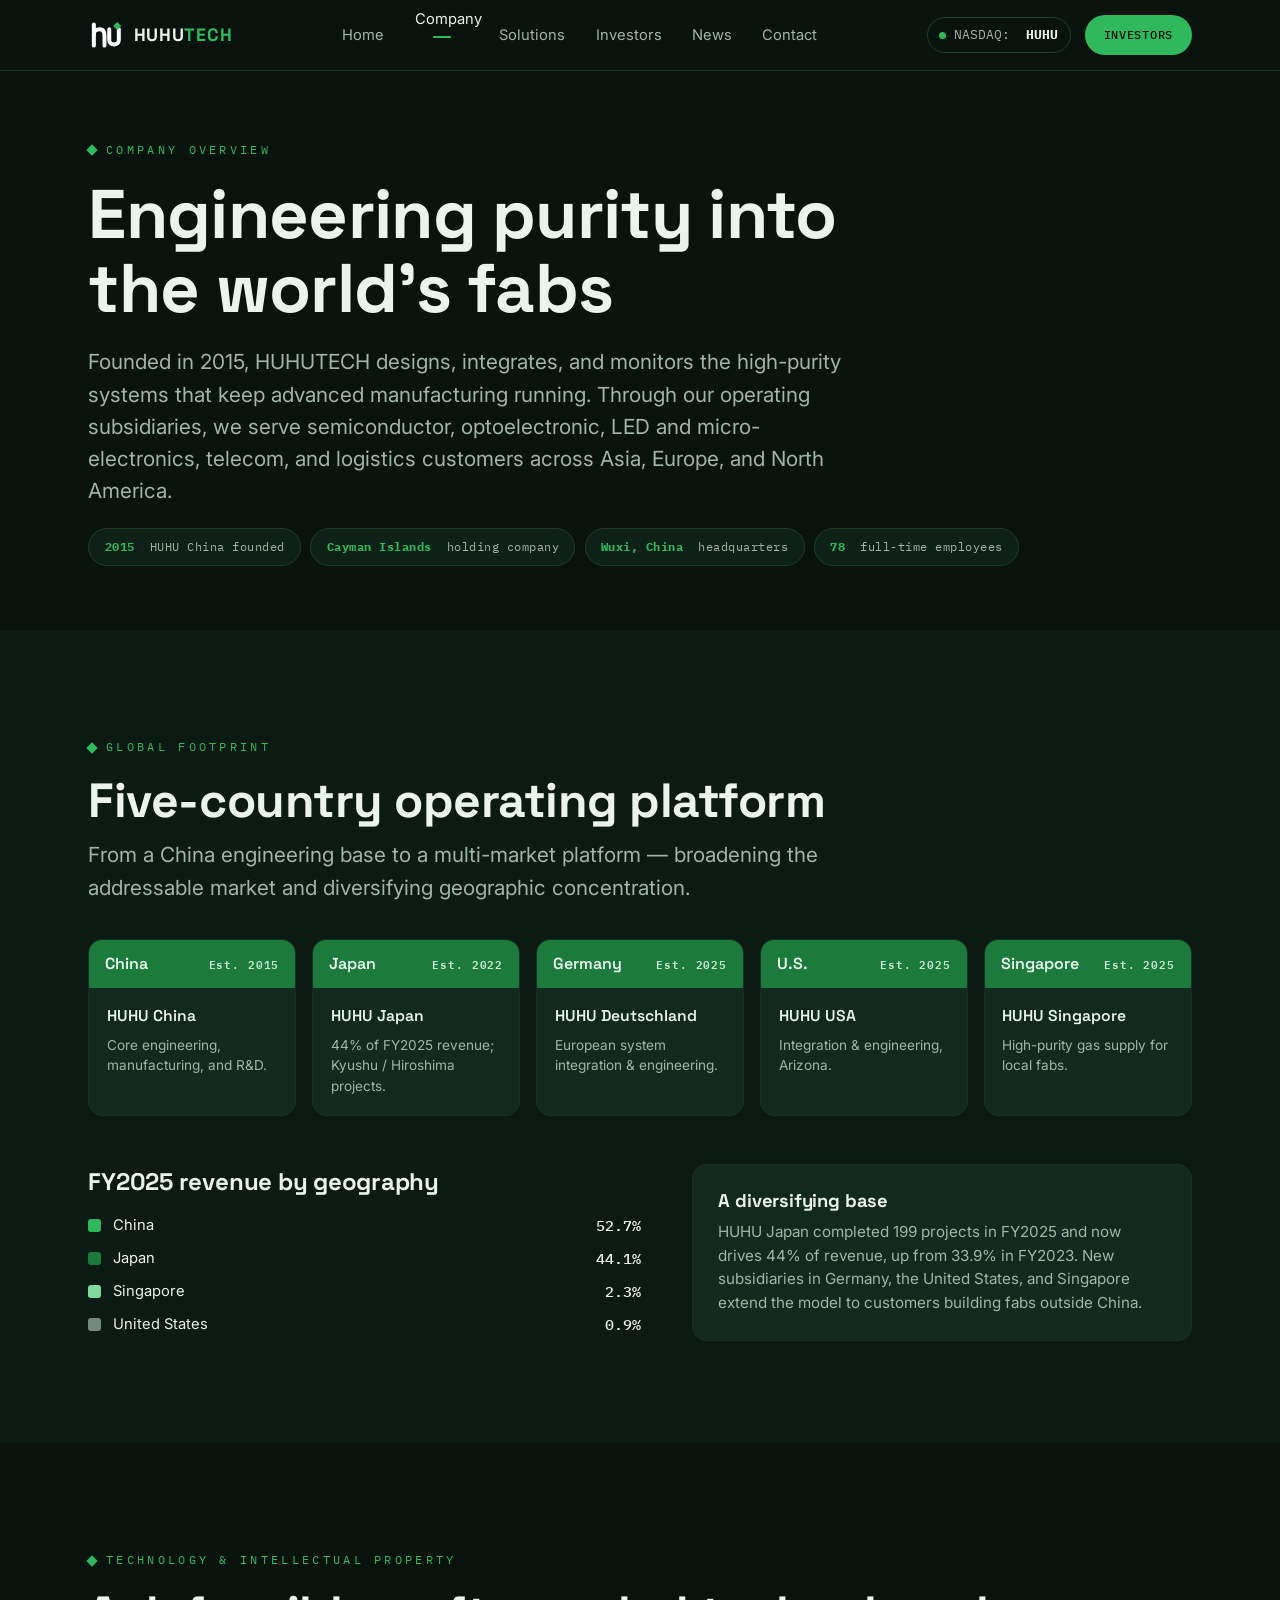
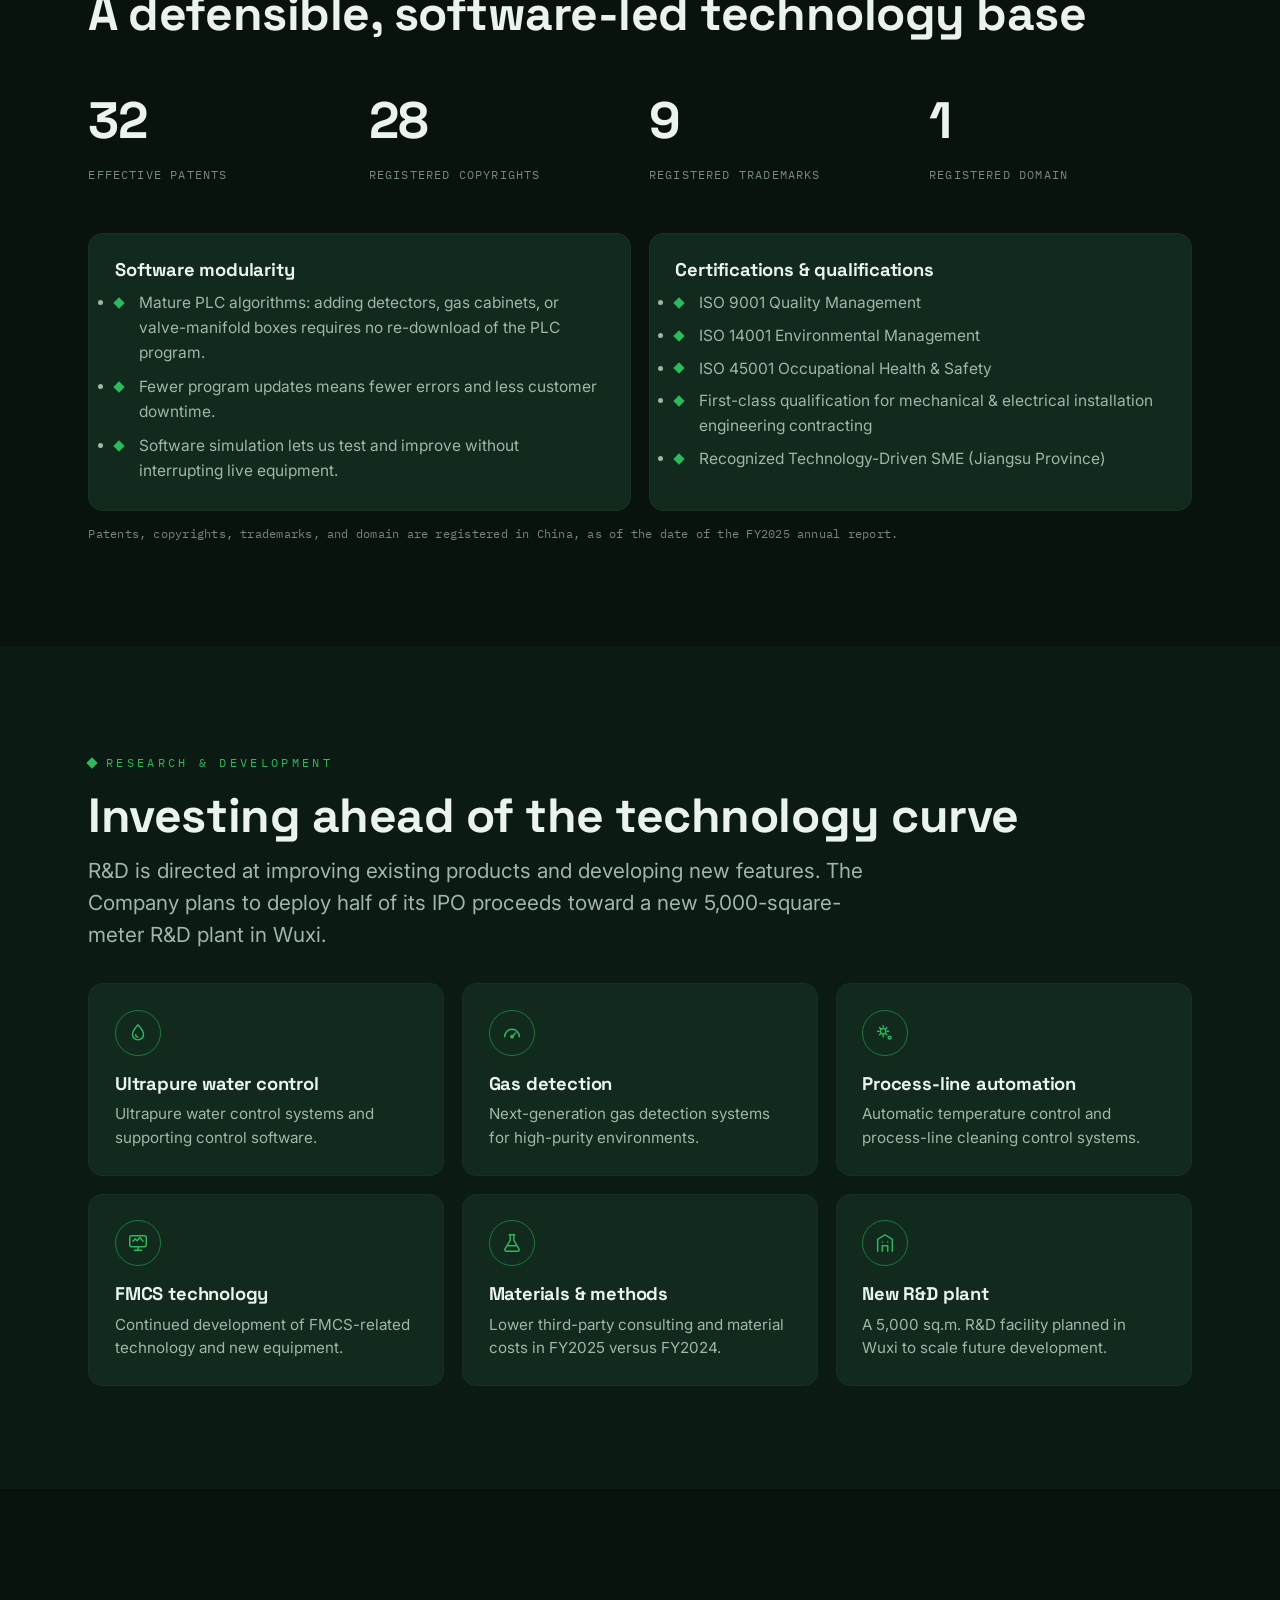
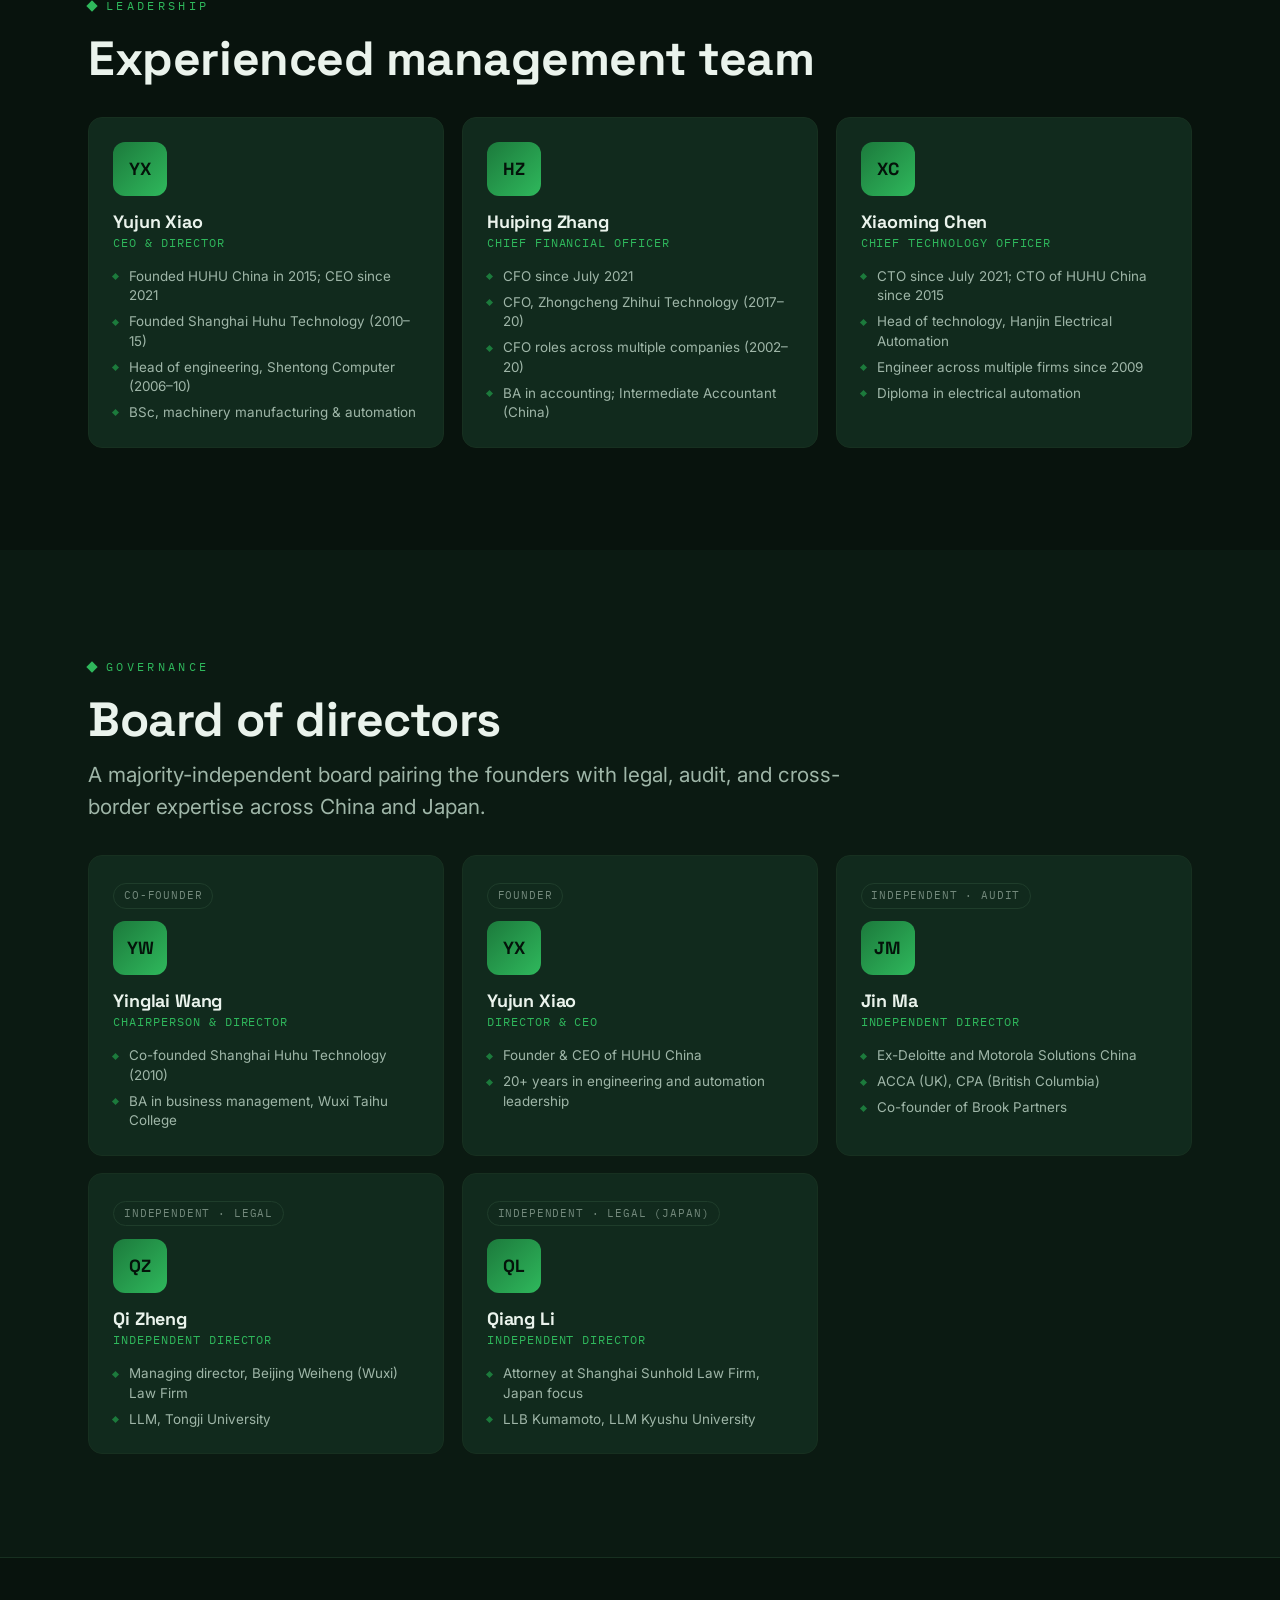
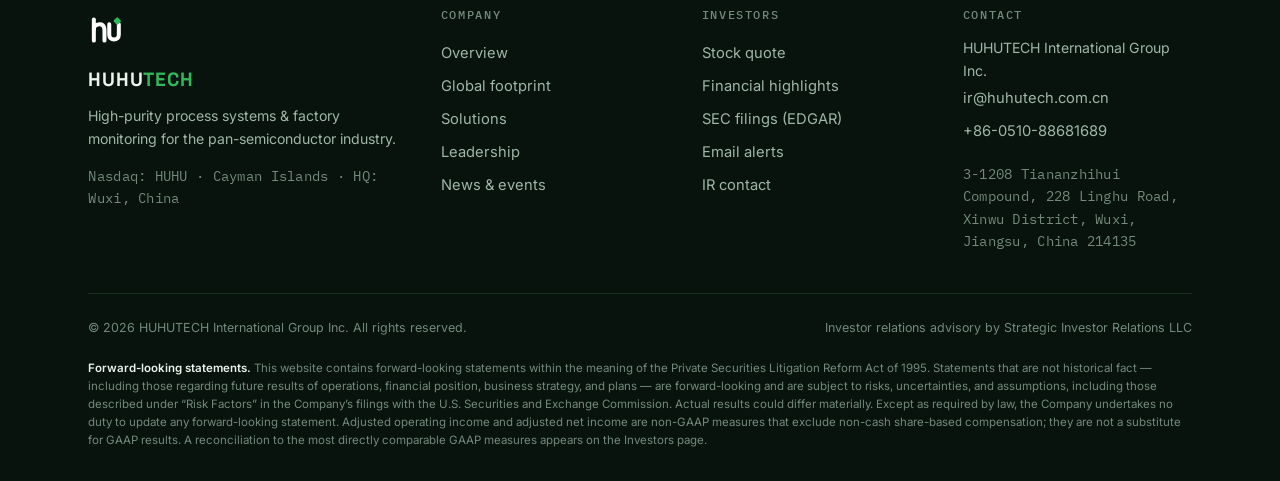
==== company.html @ 42f3e0a0 "Add files via upload" ====
<!DOCTYPE html>
<html lang="en">
<head>
<meta charset="utf-8">
<meta name="viewport" content="width=device-width, initial-scale=1">
<script>document.documentElement.className+=" js";</script>
<title>Company &mdash; HUHUTECH International Group Inc.</title>
<meta name="description" content="Founded in 2015, HUHUTECH operates a five-country platform across China, Japan, Germany, the U.S., and Singapore, with 32 patents and ISO-certified processes.">
<meta property="og:title" content="Company &mdash; HUHUTECH International Group Inc.">
<meta property="og:description" content="Founded in 2015, HUHUTECH operates a five-country platform across China, Japan, Germany, the U.S., and Singapore, with 32 patents and ISO-certified processes.">
<meta property="og:type" content="website">
<link rel="icon" href="assets/logomark.svg" type="image/svg+xml">
<link rel="preconnect" href="https://fonts.googleapis.com">
<link rel="preconnect" href="https://fonts.gstatic.com" crossorigin>
<link href="https://fonts.googleapis.com/css2?family=Space+Grotesk:wght@400;500;600;700&family=Inter:wght@400;500;600&family=IBM+Plex+Mono:wght@400;500&display=swap" rel="stylesheet">
<link rel="stylesheet" href="assets/styles.css">
</head>
<body>
<header class="site-head">
  <div class="wrap nav">
    <a class="brand" href="index.html" aria-label="HUHUTECH home"><svg width="34" height="34" viewBox="0 0 64 64" fill="none" xmlns="http://www.w3.org/2000/svg" aria-hidden="true"><g stroke="#fff" stroke-width="7.5" stroke-linecap="round" stroke-linejoin="round" fill="none"><path d="M11 12 L11 52"/><path d="M11 31 C11 24 16 21 22 21 C28 21 31 26 31 33 L31 52"/><path d="M40 21 L40 41 C40 47 44 50 49 50 C54 50 58 47 58 41 L58 21"/></g><rect x="49.5" y="9.5" width="11" height="11" rx="2.2" transform="rotate(45 55 15)" fill="#2FB85C"/></svg><span class="wm">HUHU<b>TECH</b></span></a>
    <nav aria-label="Primary"><ul class="nav-links"><li><a href="index.html">Home</a></li><li><a href="company.html" class="active">Company</a></li><li><a href="solutions.html">Solutions</a></li><li><a href="investors.html">Investors</a></li><li><a href="news.html">News</a></li><li><a href="contact.html">Contact</a></li></ul></nav>
    <div class="nav-right">
      <a class="tick" href="investors.html"><span class="dot" aria-hidden="true"></span>NASDAQ:&nbsp;<b>HUHU</b></a>
      <a class="btn btn--primary btn--sm" href="investors.html">Investors</a>
      <button class="nav-toggle" aria-label="Menu" aria-expanded="false"><span></span><span></span><span></span></button>
    </div>
  </div>
</header>
<main>

<section class="section section--tight section--ink">
  <div class="wrap">
    <span class="eyebrow">Company overview</span>
    <h1 style="max-width:18ch;margin-bottom:1.3rem">Engineering purity into the world’s fabs</h1>
    <p class="lede">Founded in 2015, HUHUTECH designs, integrates, and monitors the high-purity systems that keep advanced manufacturing running. Through our operating subsidiaries, we serve semiconductor, optoelectronic, LED and micro-electronics, telecom, and logistics customers across Asia, Europe, and North America.</p>
    <div class="pills">
      <span class="pill"><b>2015</b> &nbsp;HUHU China founded</span>
      <span class="pill"><b>Cayman Islands</b> &nbsp;holding company</span>
      <span class="pill"><b>Wuxi, China</b> &nbsp;headquarters</span>
      <span class="pill"><b>78</b> &nbsp;full-time employees</span>
    </div>
  </div>
</section>

<section class="section" id="footprint">
  <div class="wrap">
    <span class="eyebrow">Global footprint</span>
    <h2 style="margin-bottom:.8rem">Five-country operating platform</h2>
    <p class="lede" style="margin-bottom:2.2rem">From a China engineering base to a multi-market platform &mdash; broadening the addressable market and diversifying geographic concentration.</p>
    <div class="geo-grid">
      <div class="geo" data-reveal><div class="hd">China<span class="est">Est. 2015</span></div><div class="bd"><div class="sub">HUHU China</div><p>Core engineering, manufacturing, and R&amp;D.</p></div></div>
      <div class="geo" data-reveal><div class="hd">Japan<span class="est">Est. 2022</span></div><div class="bd"><div class="sub">HUHU Japan</div><p>44% of FY2025 revenue; Kyushu / Hiroshima projects.</p></div></div>
      <div class="geo" data-reveal><div class="hd">Germany<span class="est">Est. 2025</span></div><div class="bd"><div class="sub">HUHU Deutschland</div><p>European system integration &amp; engineering.</p></div></div>
      <div class="geo" data-reveal><div class="hd">U.S.<span class="est">Est. 2025</span></div><div class="bd"><div class="sub">HUHU USA</div><p>Integration &amp; engineering, Arizona.</p></div></div>
      <div class="geo" data-reveal><div class="hd">Singapore<span class="est">Est. 2025</span></div><div class="bd"><div class="sub">HUHU Singapore</div><p>High-purity gas supply for local fabs.</p></div></div>
    </div>

    <div class="feat" style="margin-top:3rem">
      <div data-reveal>
        <h3 style="margin-bottom:1.2rem">FY2025 revenue by geography</h3>
        <div class="legend">
          <div class="li"><span class="sw" style="background:var(--green)"></span>China<span class="pc">52.7%</span></div>
          <div class="li"><span class="sw" style="background:var(--green-deep)"></span>Japan<span class="pc">44.1%</span></div>
          <div class="li"><span class="sw" style="background:#7fd9a0"></span>Singapore<span class="pc">2.3%</span></div>
          <div class="li"><span class="sw" style="background:var(--mist-dim)"></span>United States<span class="pc">0.9%</span></div>
        </div>
      </div>
      <div data-reveal>
        <div class="card">
          <h3 style="margin-bottom:.6rem">A diversifying base</h3>
          <p>HUHU Japan completed 199 projects in FY2025 and now drives 44% of revenue, up from 33.9% in FY2023. New subsidiaries in Germany, the United States, and Singapore extend the model to customers building fabs outside China.</p>
        </div>
      </div>
    </div>
  </div>
</section>

<section class="section section--ink">
  <div class="wrap">
    <span class="eyebrow">Technology &amp; intellectual property</span>
    <h2 style="margin-bottom:2rem">A defensible, software-led technology base</h2>
    <div class="stats-row" style="margin-bottom:2.5rem">
      <div class="stat" data-reveal><div class="big">32</div><div class="cap">Effective patents</div></div>
      <div class="stat" data-reveal><div class="big">28</div><div class="cap">Registered copyrights</div></div>
      <div class="stat" data-reveal><div class="big">9</div><div class="cap">Registered trademarks</div></div>
      <div class="stat" data-reveal><div class="big">1</div><div class="cap">Registered domain</div></div>
    </div>
    <div class="grid grid-2">
      <div class="card" data-reveal>
        <h3 style="margin-bottom:.7rem">Software modularity</h3>
        <ul class="feat" style="display:block"><li style="margin-bottom:.6rem">Mature PLC algorithms: adding detectors, gas cabinets, or valve-manifold boxes requires no re-download of the PLC program.</li><li style="margin-bottom:.6rem">Fewer program updates means fewer errors and less customer downtime.</li><li>Software simulation lets us test and improve without interrupting live equipment.</li></ul>
      </div>
      <div class="card" data-reveal>
        <h3 style="margin-bottom:.7rem">Certifications &amp; qualifications</h3>
        <ul class="feat" style="display:block"><li style="margin-bottom:.5rem">ISO 9001 Quality Management</li><li style="margin-bottom:.5rem">ISO 14001 Environmental Management</li><li style="margin-bottom:.5rem">ISO 45001 Occupational Health &amp; Safety</li><li style="margin-bottom:.5rem">First-class qualification for mechanical &amp; electrical installation engineering contracting</li><li>Recognized Technology-Driven SME (Jiangsu Province)</li></ul>
      </div>
    </div>
    <p class="note">Patents, copyrights, trademarks, and domain are registered in China, as of the date of the FY2025 annual report.</p>
  </div>
</section>

<section class="section">
  <div class="wrap">
    <span class="eyebrow">Research &amp; development</span>
    <h2 style="margin-bottom:.8rem">Investing ahead of the technology curve</h2>
    <p class="lede" style="margin-bottom:2rem">R&amp;D is directed at improving existing products and developing new features. The Company plans to deploy half of its IPO proceeds toward a new 5,000-square-meter R&amp;D plant in Wuxi.</p>
    <div class="grid grid-3">
      <div class="card" data-reveal><div class="ico"><svg viewBox="0 0 24 24" fill="none" stroke="currentColor" stroke-width="1.6" stroke-linecap="round" stroke-linejoin="round"><path d="M12 3s6 6.5 6 10.5A6 6 0 0 1 6 13.5C6 9.5 12 3 12 3z"/><path d="M9.5 14a2.5 2.5 0 0 0 2.5 2.5"/></svg></div><h3>Ultrapure water control</h3><p>Ultrapure water control systems and supporting control software.</p></div>
      <div class="card" data-reveal><div class="ico"><svg viewBox="0 0 24 24" fill="none" stroke="currentColor" stroke-width="1.6" stroke-linecap="round" stroke-linejoin="round"><path d="M4 16a8 8 0 1 1 16 0"/><path d="M12 16l4-4"/><circle cx="12" cy="16" r="1.2" fill="currentColor"/></svg></div><h3>Gas detection</h3><p>Next-generation gas detection systems for high-purity environments.</p></div>
      <div class="card" data-reveal><div class="ico"><svg viewBox="0 0 24 24" fill="none" stroke="currentColor" stroke-width="1.6" stroke-linecap="round" stroke-linejoin="round"><circle cx="10" cy="10" r="3"/><path d="M10 4v1.5M10 14.5V16M4 10h1.5M14.5 10H16M6 6l1 1M14 14l-1-1M14 6l-1 1M6 14l1-1"/><circle cx="17" cy="17" r="1.6"/></svg></div><h3>Process-line automation</h3><p>Automatic temperature control and process-line cleaning control systems.</p></div>
      <div class="card" data-reveal><div class="ico"><svg viewBox="0 0 24 24" fill="none" stroke="currentColor" stroke-width="1.6" stroke-linecap="round" stroke-linejoin="round"><rect x="3" y="4" width="18" height="12" rx="2"/><path d="M8 20h8M12 16v4M6.5 10l2.5-2.5L11 9.5 14 6l3.5 4"/></svg></div><h3>FMCS technology</h3><p>Continued development of FMCS-related technology and new equipment.</p></div>
      <div class="card" data-reveal><div class="ico"><svg viewBox="0 0 24 24" fill="none" stroke="currentColor" stroke-width="1.6" stroke-linecap="round" stroke-linejoin="round"><path d="M9 3h6M10 3v6l-5 8.5A2 2 0 0 0 6.8 21h10.4a2 2 0 0 0 1.8-3.5L14 9V3"/><path d="M7.5 15h9"/></svg></div><h3>Materials &amp; methods</h3><p>Lower third-party consulting and material costs in FY2025 versus FY2024.</p></div>
      <div class="card" data-reveal><div class="ico"><svg viewBox="0 0 24 24" fill="none" stroke="currentColor" stroke-width="1.6" stroke-linecap="round" stroke-linejoin="round"><path d="M4 21V8l8-5 8 5v13"/><path d="M9 21v-6h6v6M9 11h.01M15 11h.01"/></svg></div><h3>New R&amp;D plant</h3><p>A 5,000 sq.m. R&amp;D facility planned in Wuxi to scale future development.</p></div>
    </div>
  </div>
</section>

<section class="section section--ink" id="leadership">
  <div class="wrap">
    <span class="eyebrow">Leadership</span>
    <h2 style="margin-bottom:2rem">Experienced management team</h2>
    <div class="people">
      <div class="person" data-reveal><div class="av">YX</div><h3>Yujun Xiao</h3><div class="role">CEO &amp; Director</div><ul><li>Founded HUHU China in 2015; CEO since 2021</li><li>Founded Shanghai Huhu Technology (2010&ndash;15)</li><li>Head of engineering, Shentong Computer (2006&ndash;10)</li><li>BSc, machinery manufacturing &amp; automation</li></ul></div>
      <div class="person" data-reveal><div class="av">HZ</div><h3>Huiping Zhang</h3><div class="role">Chief Financial Officer</div><ul><li>CFO since July 2021</li><li>CFO, Zhongcheng Zhihui Technology (2017&ndash;20)</li><li>CFO roles across multiple companies (2002&ndash;20)</li><li>BA in accounting; Intermediate Accountant (China)</li></ul></div>
      <div class="person" data-reveal><div class="av">XC</div><h3>Xiaoming Chen</h3><div class="role">Chief Technology Officer</div><ul><li>CTO since July 2021; CTO of HUHU China since 2015</li><li>Head of technology, Hanjin Electrical Automation</li><li>Engineer across multiple firms since 2009</li><li>Diploma in electrical automation</li></ul></div>
    </div>
  </div>
</section>

<section class="section" id="board">
  <div class="wrap">
    <span class="eyebrow">Governance</span>
    <h2 style="margin-bottom:.8rem">Board of directors</h2>
    <p class="lede" style="margin-bottom:2rem">A majority-independent board pairing the founders with legal, audit, and cross-border expertise across China and Japan.</p>
    <div class="people">
      <div class="person" data-reveal><span class="tag">Co-founder</span><div class="av">YW</div><h3>Yinglai Wang</h3><div class="role">Chairperson &amp; Director</div><ul><li>Co-founded Shanghai Huhu Technology (2010)</li><li>BA in business management, Wuxi Taihu College</li></ul></div>
      <div class="person" data-reveal><span class="tag">Founder</span><div class="av">YX</div><h3>Yujun Xiao</h3><div class="role">Director &amp; CEO</div><ul><li>Founder &amp; CEO of HUHU China</li><li>20+ years in engineering and automation leadership</li></ul></div>
      <div class="person" data-reveal><span class="tag">Independent &middot; Audit</span><div class="av">JM</div><h3>Jin Ma</h3><div class="role">Independent Director</div><ul><li>Ex-Deloitte and Motorola Solutions China</li><li>ACCA (UK), CPA (British Columbia)</li><li>Co-founder of Brook Partners</li></ul></div>
      <div class="person" data-reveal><span class="tag">Independent &middot; Legal</span><div class="av">QZ</div><h3>Qi Zheng</h3><div class="role">Independent Director</div><ul><li>Managing director, Beijing Weiheng (Wuxi) Law Firm</li><li>LLM, Tongji University</li></ul></div>
      <div class="person" data-reveal><span class="tag">Independent &middot; Legal (Japan)</span><div class="av">QL</div><h3>Qiang Li</h3><div class="role">Independent Director</div><ul><li>Attorney at Shanghai Sunhold Law Firm, Japan focus</li><li>LLB Kumamoto, LLM Kyushu University</li></ul></div>
    </div>
  </div>
</section>

</main>
<footer class="site-foot">
  <div class="wrap">
    <div class="foot-top">
      <div class="foot-col foot-brand">
        <a class="brand" href="index.html" aria-label="HUHUTECH home"><svg width="34" height="34" viewBox="0 0 64 64" fill="none" xmlns="http://www.w3.org/2000/svg" aria-hidden="true"><g stroke="#fff" stroke-width="7.5" stroke-linecap="round" stroke-linejoin="round" fill="none"><path d="M11 12 L11 52"/><path d="M11 31 C11 24 16 21 22 21 C28 21 31 26 31 33 L31 52"/><path d="M40 21 L40 41 C40 47 44 50 49 50 C54 50 58 47 58 41 L58 21"/></g><rect x="49.5" y="9.5" width="11" height="11" rx="2.2" transform="rotate(45 55 15)" fill="#2FB85C"/></svg></a>
        <div class="wm">HUHU<b>TECH</b></div>
        <p>High-purity process systems &amp; factory monitoring for the pan-semiconductor industry.</p>
        <p class="note">Nasdaq: HUHU &middot; Cayman Islands &middot; HQ: Wuxi, China</p>
      </div>
      <div class="foot-col">
        <h4>Company</h4>
        <a href="company.html">Overview</a>
        <a href="company.html#footprint">Global footprint</a>
        <a href="solutions.html">Solutions</a>
        <a href="company.html#leadership">Leadership</a>
        <a href="news.html">News &amp; events</a>
      </div>
      <div class="foot-col">
        <h4>Investors</h4>
        <a href="investors.html#quote">Stock quote</a>
        <a href="investors.html#financials">Financial highlights</a>
        <a href="https://www.sec.gov/cgi-bin/browse-edgar?action=getcompany&amp;company=huhutech&amp;type=20-F&amp;dateb=&amp;owner=include&amp;count=40" target="_blank" rel="noopener">SEC filings (EDGAR)</a>
        <a href="investors.html#alerts">Email alerts</a>
        <a href="contact.html">IR contact</a>
      </div>
      <div class="foot-col">
        <h4>Contact</h4>
        <p>HUHUTECH International Group Inc.</p>
        <a href="mailto:ir@huhutech.com.cn">ir@huhutech.com.cn</a>
        <a href="tel:+861051088681689">+86-0510-88681689</a>
        <p class="note">3-1208 Tiananzhihui Compound, 228 Linghu Road, Xinwu District, Wuxi, Jiangsu, China 214135</p>
      </div>
    </div>
    <div class="foot-bottom">
      <p>&copy; <span id="yr">2026</span> HUHUTECH International Group Inc. All rights reserved.</p>
      <p>Investor relations advisory by Strategic Investor Relations LLC</p>
    </div>
    <p class="foot-disc"><strong>Forward-looking statements.</strong> This website contains forward-looking statements within the meaning of the Private Securities Litigation Reform Act of 1995. Statements that are not historical fact — including those regarding future results of operations, financial position, business strategy, and plans — are forward-looking and are subject to risks, uncertainties, and assumptions, including those described under “Risk Factors” in the Company’s filings with the U.S. Securities and Exchange Commission. Actual results could differ materially. Except as required by law, the Company undertakes no duty to update any forward-looking statement. Adjusted operating income and adjusted net income are non-GAAP measures that exclude non-cash share-based compensation; they are not a substitute for GAAP results. A reconciliation to the most directly comparable GAAP measures appears on the Investors page.</p>
  </div>
</footer>
<script src="assets/main.js"></script>

</body>
</html>
---- assets/styles.css ----
/* ============================================================
   HUHUTECH International Group — site stylesheet
   Design system: precision / high-purity / control-room
   ============================================================ */

:root{
  /* surfaces */
  --ink:#08130D;
  --ink-1:#0B1A12;
  --ink-2:#0E2117;
  --panel:#112A1D;
  --panel-2:#16331F;
  --line:#1F3D2B;
  --line-soft:#173020;
  /* brand */
  --green:#2FB85C;
  --green-bright:#41D873;
  --green-deep:#1C7A3C;
  /* text */
  --text:#EAF3EC;
  --mist:#9FB6A8;
  --mist-dim:#73897C;
  --paper:#F3F7F4;
  /* type */
  --display:"Space Grotesk",-apple-system,BlinkMacSystemFont,"Segoe UI",sans-serif;
  --body:"Inter",-apple-system,BlinkMacSystemFont,"Segoe UI",sans-serif;
  --mono:"IBM Plex Mono",ui-monospace,"SFMono-Regular",Menlo,monospace;
  /* metrics */
  --maxw:1180px;
  --gap:clamp(1rem,3vw,2rem);
  --radius:14px;
  --radius-lg:20px;
}

*{box-sizing:border-box;margin:0;padding:0}
html{scroll-behavior:smooth;-webkit-text-size-adjust:100%}
body{
  font-family:var(--body);
  background:var(--ink-1);
  color:var(--text);
  line-height:1.6;
  font-size:17px;
  -webkit-font-smoothing:antialiased;
  text-rendering:optimizeLegibility;
  overflow-x:hidden;
}
img,svg{display:block;max-width:100%}
a{color:inherit;text-decoration:none}
::selection{background:var(--green);color:var(--ink)}

/* ---------- layout primitives ---------- */
.wrap{max-width:var(--maxw);margin:0 auto;padding:0 clamp(1.1rem,4vw,2.4rem)}
.section{padding:clamp(3.5rem,8vw,6.5rem) 0}
.section--tight{padding:clamp(2.5rem,5vw,4rem) 0}
.section--paper{background:var(--paper);color:#0d1f15}
.section--ink{background:var(--ink)}
.divider{height:1px;background:var(--line-soft);border:0}

/* ---------- eyebrow + headings ---------- */
.eyebrow{
  font-family:var(--mono);
  font-size:.74rem;
  letter-spacing:.28em;
  text-transform:uppercase;
  color:var(--green);
  display:inline-flex;align-items:center;gap:.6rem;
  margin-bottom:1.1rem;
}
.eyebrow::before{
  content:"";width:8px;height:8px;background:var(--green);
  transform:rotate(45deg);display:inline-block;flex:none;
}
.section--paper .eyebrow{color:var(--green-deep)}
h1,h2,h3,h4{font-family:var(--display);font-weight:700;line-height:1.08;letter-spacing:-.01em}
h1{font-size:clamp(2.4rem,6vw,4.3rem)}
h2{font-size:clamp(1.9rem,4vw,3rem)}
h3{font-size:clamp(1.2rem,2vw,1.5rem)}
.lede{font-size:clamp(1.05rem,1.7vw,1.3rem);color:var(--mist);max-width:60ch;line-height:1.55}
.section--paper .lede{color:#3a4d42}
p{color:var(--mist)}
.section--paper p{color:#41544a}
strong{color:var(--text);font-weight:600}
.section--paper strong{color:#0d1f15}

/* ---------- buttons ---------- */
.btn{
  font-family:var(--mono);font-size:.82rem;letter-spacing:.06em;
  text-transform:uppercase;font-weight:500;
  display:inline-flex;align-items:center;gap:.6rem;
  padding:.85rem 1.5rem;border-radius:999px;
  border:1px solid transparent;cursor:pointer;
  transition:transform .18s ease,background .18s ease,border-color .18s ease,color .18s ease;
  white-space:nowrap;
}
.btn--primary{background:var(--green);color:#04130a}
.btn--primary:hover{background:var(--green-bright);transform:translateY(-2px)}
.btn--ghost{border-color:var(--line);color:var(--text)}
.btn--ghost:hover{border-color:var(--green);color:var(--green-bright);transform:translateY(-2px)}
.section--paper .btn--ghost{border-color:#cdddd3;color:#0d1f15}
.btn--sm{padding:.6rem 1.1rem;font-size:.74rem}
.arrow{transition:transform .18s ease}
.btn:hover .arrow{transform:translateX(3px)}

/* ---------- header / nav ---------- */
.site-head{
  position:sticky;top:0;z-index:60;
  background:rgba(8,19,13,.78);
  backdrop-filter:blur(14px);-webkit-backdrop-filter:blur(14px);
  border-bottom:1px solid var(--line-soft);
}
.nav{display:flex;align-items:center;justify-content:space-between;height:70px;gap:1.2rem}
.brand{display:flex;align-items:center;gap:.7rem;flex:none}
.brand svg{width:34px;height:34px}
.brand .wm{font-family:var(--display);font-weight:700;font-size:1.12rem;letter-spacing:.04em}
.brand .wm b{color:var(--green);font-weight:700}
.nav-links{display:flex;align-items:center;gap:.3rem;list-style:none}
.nav-links a{
  font-size:.92rem;color:var(--mist);padding:.5rem .8rem;border-radius:8px;
  transition:color .16s ease,background .16s ease;
}
.nav-links a:hover{color:var(--text)}
.nav-links a.active{color:var(--text)}
.nav-links a.active::after{
  content:"";display:block;height:2px;width:18px;background:var(--green);
  margin:.28rem auto 0;border-radius:2px;
}
.nav-right{display:flex;align-items:center;gap:.9rem;flex:none}
.tick{
  font-family:var(--mono);font-size:.8rem;display:flex;align-items:center;gap:.5rem;
  padding:.4rem .7rem;border:1px solid var(--line);border-radius:999px;color:var(--mist);
}
.tick b{color:var(--text)}
.tick .dot{width:7px;height:7px;border-radius:50%;background:var(--green);box-shadow:0 0 0 0 rgba(47,184,92,.6);animation:pulse 2.4s infinite}
@keyframes pulse{0%{box-shadow:0 0 0 0 rgba(47,184,92,.55)}70%{box-shadow:0 0 0 7px rgba(47,184,92,0)}100%{box-shadow:0 0 0 0 rgba(47,184,92,0)}}
.nav-toggle{display:none;background:none;border:1px solid var(--line);border-radius:8px;padding:.45rem .6rem;cursor:pointer}
.nav-toggle span{display:block;width:18px;height:2px;background:var(--text);margin:3px 0;transition:.2s}

@media(max-width:920px){
  .nav-links{
    position:fixed;inset:70px 0 auto 0;flex-direction:column;align-items:stretch;
    background:var(--ink);border-bottom:1px solid var(--line);padding:.6rem 1.2rem 1.2rem;
    gap:.1rem;transform:translateY(-130%);transition:transform .28s ease;z-index:55;
  }
  .nav-links.open{transform:translateY(0)}
  .nav-links a{padding:.85rem .4rem;border-bottom:1px solid var(--line-soft)}
  .nav-links a.active::after{display:none}
  .nav-toggle{display:block}
  .tick{display:none}
}

/* ---------- hero ---------- */
.hero{position:relative;overflow:hidden;background:var(--ink)}
.hero .wrap{position:relative;z-index:2}
.hero-inner{padding:clamp(3.5rem,9vw,7rem) 0 clamp(3rem,7vw,5.5rem)}
.lattice{
  position:absolute;inset:0;z-index:1;pointer-events:none;opacity:.55;
  background-image:
    linear-gradient(120deg,rgba(8,19,13,0) 35%,rgba(8,19,13,.9) 90%),
    url("assets/lattice.svg");
  background-size:cover,46px 46px;
}
.hero h1{max-width:18ch;margin-bottom:1.4rem}
.hero h1 em{font-style:normal;color:var(--green);position:relative}
.hero .lede{margin-bottom:2.2rem}
.hero-cta{display:flex;flex-wrap:wrap;gap:.8rem;margin-bottom:3rem}
.hero-stats{display:grid;grid-template-columns:repeat(4,1fr);gap:1px;background:var(--line-soft);
  border:1px solid var(--line-soft);border-radius:var(--radius);overflow:hidden}
.hero-stats .cell{background:var(--ink-1);padding:1.2rem 1.2rem}
.hero-stats .num{font-family:var(--display);font-weight:700;font-size:clamp(1.5rem,3vw,2.1rem);color:var(--text);letter-spacing:-.02em}
.hero-stats .lab{font-family:var(--mono);font-size:.7rem;letter-spacing:.12em;text-transform:uppercase;color:var(--mist-dim);margin-top:.35rem}
@media(max-width:680px){.hero-stats{grid-template-columns:repeat(2,1fr)}}

/* ---------- cards / grids ---------- */
.grid{display:grid;gap:1.1rem}
.grid-2{grid-template-columns:repeat(2,1fr)}
.grid-3{grid-template-columns:repeat(3,1fr)}
.grid-4{grid-template-columns:repeat(4,1fr)}
@media(max-width:900px){.grid-3,.grid-4{grid-template-columns:repeat(2,1fr)}}
@media(max-width:600px){.grid-2,.grid-3,.grid-4{grid-template-columns:1fr}}

.card{
  background:var(--panel);border:1px solid var(--line-soft);border-radius:var(--radius);
  padding:1.6rem;transition:border-color .2s ease,transform .2s ease,background .2s ease;
}
.card:hover{border-color:var(--green-deep);transform:translateY(-3px)}
.card .ico{
  width:46px;height:46px;border-radius:50%;border:1.5px solid var(--green-deep);
  display:flex;align-items:center;justify-content:center;margin-bottom:1.1rem;color:var(--green);
}
.card .ico svg{width:22px;height:22px}
.card h3{margin-bottom:.55rem;font-size:1.15rem}
.card p{font-size:.95rem;line-height:1.55}
.section--paper .card{background:#fff;border-color:#e4ece7}
.section--paper .card:hover{border-color:var(--green)}
.section--paper .card .ico{border-color:var(--green)}

/* ---------- stat callouts ---------- */
.stats-row{display:grid;grid-template-columns:repeat(4,1fr);gap:1.1rem}
@media(max-width:860px){.stats-row{grid-template-columns:repeat(2,1fr)}}
.stat{padding:.5rem 0}
.stat .big{font-family:var(--display);font-weight:700;font-size:clamp(2.2rem,4.5vw,3.2rem);letter-spacing:-.02em;color:var(--text)}
.stat .big .u{color:var(--green)}
.stat .cap{font-family:var(--mono);font-size:.74rem;letter-spacing:.1em;text-transform:uppercase;color:var(--mist-dim);margin-top:.3rem}
.stat .sub{font-size:.88rem;color:var(--mist);margin-top:.3rem}
.section--paper .stat .big{color:#0d1f15}

/* ---------- two-column feature ---------- */
.feat{display:grid;grid-template-columns:1.05fr .95fr;gap:clamp(1.5rem,4vw,3.4rem);align-items:center}
.feat.rev{grid-template-columns:.95fr 1.05fr}
@media(max-width:840px){.feat,.feat.rev{grid-template-columns:1fr}}
.feat ul{list-style:none;margin-top:1.3rem;display:grid;gap:.8rem}
.feat li{position:relative;padding-left:1.5rem;color:var(--mist);font-size:.97rem}
.feat li::before{content:"";position:absolute;left:0;top:.5em;width:8px;height:8px;background:var(--green);transform:rotate(45deg)}
.section--paper .feat li{color:#41544a}

/* ---------- diagram panel (FMCS layers) ---------- */
.layers{display:grid;gap:.7rem}
.layer{
  display:flex;align-items:center;gap:1rem;background:var(--panel);border:1px solid var(--line-soft);
  border-radius:12px;padding:1rem 1.2rem;
}
.layer .n{font-family:var(--mono);color:var(--green);font-size:.85rem;flex:none;width:1.6rem}
.layer .t{font-family:var(--display);font-weight:600;font-size:1rem}
.layer .d{color:var(--mist);font-size:.86rem}
.layer .chev{margin-left:auto;color:var(--green-deep)}

/* ---------- footprint ---------- */
.geo-grid{display:grid;grid-template-columns:repeat(5,1fr);gap:1rem}
@media(max-width:900px){.geo-grid{grid-template-columns:repeat(2,1fr)}}
@media(max-width:520px){.geo-grid{grid-template-columns:1fr}}
.geo{background:var(--panel);border:1px solid var(--line-soft);border-radius:var(--radius);overflow:hidden}
.geo .hd{background:var(--green-deep);color:#eafff1;font-family:var(--display);font-weight:600;padding:.7rem 1rem;font-size:1rem;display:flex;justify-content:space-between;align-items:center}
.geo .hd .est{font-family:var(--mono);font-size:.66rem;letter-spacing:.08em;opacity:.85}
.geo .bd{padding:1rem 1.1rem 1.2rem}
.geo .sub{font-family:var(--display);font-weight:600;font-size:.98rem;color:var(--text);margin-bottom:.35rem}
.geo .bd p{font-size:.85rem;line-height:1.5}

/* ---------- bars / charts ---------- */
.bars{display:grid;gap:1.1rem;margin-top:.5rem}
.bar-row{display:grid;grid-template-columns:5.2rem 1fr 5rem;align-items:center;gap:1rem}
.bar-row .yr{font-family:var(--mono);font-size:.82rem;color:var(--mist)}
.bar-track{height:30px;background:var(--ink-2);border-radius:7px;overflow:hidden;border:1px solid var(--line-soft)}
.bar-fill{height:100%;background:linear-gradient(90deg,var(--green-deep),var(--green));border-radius:6px;width:0;transition:width 1.1s cubic-bezier(.2,.7,.2,1)}
.bar-row .val{font-family:var(--display);font-weight:600;font-size:1rem;text-align:right}
.section--paper .bar-track{background:#e8efe9;border-color:#dbe6df}

/* donut legend */
.legend{display:grid;gap:.6rem;margin-top:.4rem}
.legend .li{display:flex;align-items:center;gap:.7rem;font-size:.92rem}
.legend .sw{width:13px;height:13px;border-radius:3px;flex:none}
.legend .li .pc{margin-left:auto;font-family:var(--mono);color:var(--text);font-weight:500}
.section--paper .legend .li .pc{color:#0d1f15}

/* ---------- tables ---------- */
.tbl-wrap{overflow-x:auto;border:1px solid var(--line-soft);border-radius:var(--radius)}
table{width:100%;border-collapse:collapse;font-size:.92rem;min-width:480px}
th,td{text-align:left;padding:.85rem 1.1rem;border-bottom:1px solid var(--line-soft)}
thead th{font-family:var(--mono);font-size:.7rem;letter-spacing:.1em;text-transform:uppercase;color:var(--mist-dim);background:var(--ink-2)}
tbody tr:last-child td{border-bottom:0}
tbody tr:nth-child(even){background:var(--ink-2)}
td.num,th.num{text-align:right;font-family:var(--mono);color:var(--text)}
td:first-child{color:var(--mist)}

/* ---------- IR quote / widgets ---------- */
.quote-grid{display:grid;grid-template-columns:1.3fr 1fr;gap:1.4rem;align-items:start}
@media(max-width:900px){.quote-grid{grid-template-columns:1fr}}
.widget-card{background:var(--panel);border:1px solid var(--line-soft);border-radius:var(--radius);padding:1.1rem;overflow:hidden}
.widget-card h3{font-size:1rem;margin-bottom:.9rem;color:var(--mist);font-family:var(--mono);font-weight:500;font-size:.78rem;letter-spacing:.14em;text-transform:uppercase}
.profile-grid{display:grid;grid-template-columns:repeat(2,1fr);gap:1px;background:var(--line-soft);border:1px solid var(--line-soft);border-radius:var(--radius);overflow:hidden}
.profile-grid .pc{background:var(--panel);padding:1.1rem 1.2rem}
.profile-grid .k{font-family:var(--mono);font-size:.68rem;letter-spacing:.1em;text-transform:uppercase;color:var(--mist-dim)}
.profile-grid .v{font-family:var(--display);font-weight:600;font-size:1.25rem;margin-top:.25rem}

/* ---------- timeline / news ---------- */
.timeline{display:grid;gap:0}
.tl{display:grid;grid-template-columns:7.5rem 1fr;gap:1.4rem;padding:1.3rem 0;border-bottom:1px solid var(--line-soft);position:relative}
.tl:last-child{border-bottom:0}
.tl .when{font-family:var(--mono);font-size:.78rem;letter-spacing:.06em;color:var(--green);padding-top:.15rem}
.tl .what h3{font-size:1.12rem;margin-bottom:.35rem}
.tl .what p{font-size:.93rem}
@media(max-width:560px){.tl{grid-template-columns:1fr;gap:.4rem}}

/* ---------- leadership ---------- */
.people{display:grid;grid-template-columns:repeat(3,1fr);gap:1.1rem}
@media(max-width:820px){.people{grid-template-columns:repeat(2,1fr)}}
@media(max-width:520px){.people{grid-template-columns:1fr}}
.person{background:var(--panel);border:1px solid var(--line-soft);border-radius:var(--radius);padding:1.5rem}
.person .av{width:54px;height:54px;border-radius:12px;background:linear-gradient(135deg,var(--green-deep),var(--green));
  display:flex;align-items:center;justify-content:center;font-family:var(--display);font-weight:700;color:#04130a;font-size:1.1rem;margin-bottom:1rem}
.person h3{font-size:1.12rem;margin-bottom:.15rem}
.person .role{font-family:var(--mono);font-size:.74rem;letter-spacing:.08em;text-transform:uppercase;color:var(--green);margin-bottom:.9rem}
.person ul{list-style:none;display:grid;gap:.4rem}
.person li{font-size:.84rem;color:var(--mist);padding-left:1rem;position:relative;line-height:1.45}
.person li::before{content:"";position:absolute;left:0;top:.55em;width:5px;height:5px;background:var(--green-deep);transform:rotate(45deg)}
.person .tag{display:inline-block;font-family:var(--mono);font-size:.66rem;letter-spacing:.08em;text-transform:uppercase;color:var(--mist-dim);border:1px solid var(--line);border-radius:999px;padding:.2rem .6rem;margin-bottom:.8rem}

/* ---------- pills ---------- */
.pills{display:flex;flex-wrap:wrap;gap:.6rem;margin-top:1.3rem}
.pill{font-family:var(--mono);font-size:.78rem;letter-spacing:.04em;color:var(--mist);
  border:1px solid var(--line);border-radius:999px;padding:.5rem .95rem;background:var(--ink-2)}
.pill b{color:var(--green)}

/* ---------- CTA band ---------- */
.cta-band{background:linear-gradient(135deg,var(--ink-2),var(--panel));border:1px solid var(--line);border-radius:var(--radius-lg);
  padding:clamp(2rem,5vw,3.5rem);text-align:center;position:relative;overflow:hidden}
.cta-band h2{margin-bottom:1rem}
.cta-band .lede{margin:0 auto 1.8rem}
.cta-band .hero-cta{justify-content:center}

/* ---------- disclosure / fineprint ---------- */
.fineprint{font-size:.78rem;color:var(--mist-dim);line-height:1.55;max-width:90ch}
.fineprint h4{font-family:var(--mono);font-size:.72rem;letter-spacing:.12em;text-transform:uppercase;color:var(--mist);margin-bottom:.5rem;font-weight:500}
.note{font-family:var(--mono);font-size:.72rem;color:var(--mist-dim);letter-spacing:.02em;margin-top:.9rem}

/* ---------- forms ---------- */
.field{display:grid;gap:.4rem;margin-bottom:1rem}
.field label{font-family:var(--mono);font-size:.72rem;letter-spacing:.1em;text-transform:uppercase;color:var(--mist)}
.field input,.field textarea,.field select{
  font-family:var(--body);font-size:.95rem;color:var(--text);background:var(--ink-2);
  border:1px solid var(--line);border-radius:10px;padding:.8rem 1rem;width:100%;
}
.field input:focus,.field textarea:focus,.field select:focus{outline:none;border-color:var(--green)}
.field textarea{resize:vertical;min-height:120px}

/* ---------- footer ---------- */
.site-foot{background:var(--ink);border-top:1px solid var(--line-soft);padding:3.2rem 0 2rem}
.foot-top{display:grid;grid-template-columns:1.4fr 1fr 1fr 1fr;gap:2rem;margin-bottom:2.5rem}
@media(max-width:820px){.foot-top{grid-template-columns:1fr 1fr}}
@media(max-width:520px){.foot-top{grid-template-columns:1fr}}
.foot-col h4{font-family:var(--mono);font-size:.72rem;letter-spacing:.14em;text-transform:uppercase;color:var(--mist-dim);margin-bottom:1rem;font-weight:500}
.foot-col a{display:block;color:var(--mist);font-size:.92rem;padding:.3rem 0;transition:color .15s}
.foot-col a:hover{color:var(--green-bright)}
.foot-col p{font-size:.88rem}
.foot-brand .wm{font-family:var(--display);font-weight:700;font-size:1.2rem;letter-spacing:.04em;margin:.8rem 0 .6rem}
.foot-brand .wm b{color:var(--green)}
.foot-bottom{border-top:1px solid var(--line-soft);padding-top:1.5rem;display:flex;justify-content:space-between;gap:1rem;flex-wrap:wrap;align-items:center}
.foot-bottom p{font-size:.78rem;color:var(--mist-dim)}
.foot-disc{font-size:.72rem;color:var(--mist-dim);line-height:1.55;margin-top:1.4rem;max-width:100%}

/* ---------- reveal animation (progressive: only hide when JS is active) ---------- */
.js [data-reveal]{opacity:0;transform:translateY(18px);transition:opacity .7s ease,transform .7s ease}
.js [data-reveal].in{opacity:1;transform:none}

@media(prefers-reduced-motion:reduce){
  *{animation:none!important;transition:none!important;scroll-behavior:auto!important}
  .js [data-reveal]{opacity:1;transform:none}
  .bar-fill{transition:none}
}

/* focus visibility */
a:focus-visible,button:focus-visible,input:focus-visible,textarea:focus-visible{
  outline:2px solid var(--green-bright);outline-offset:2px;border-radius:4px;
}
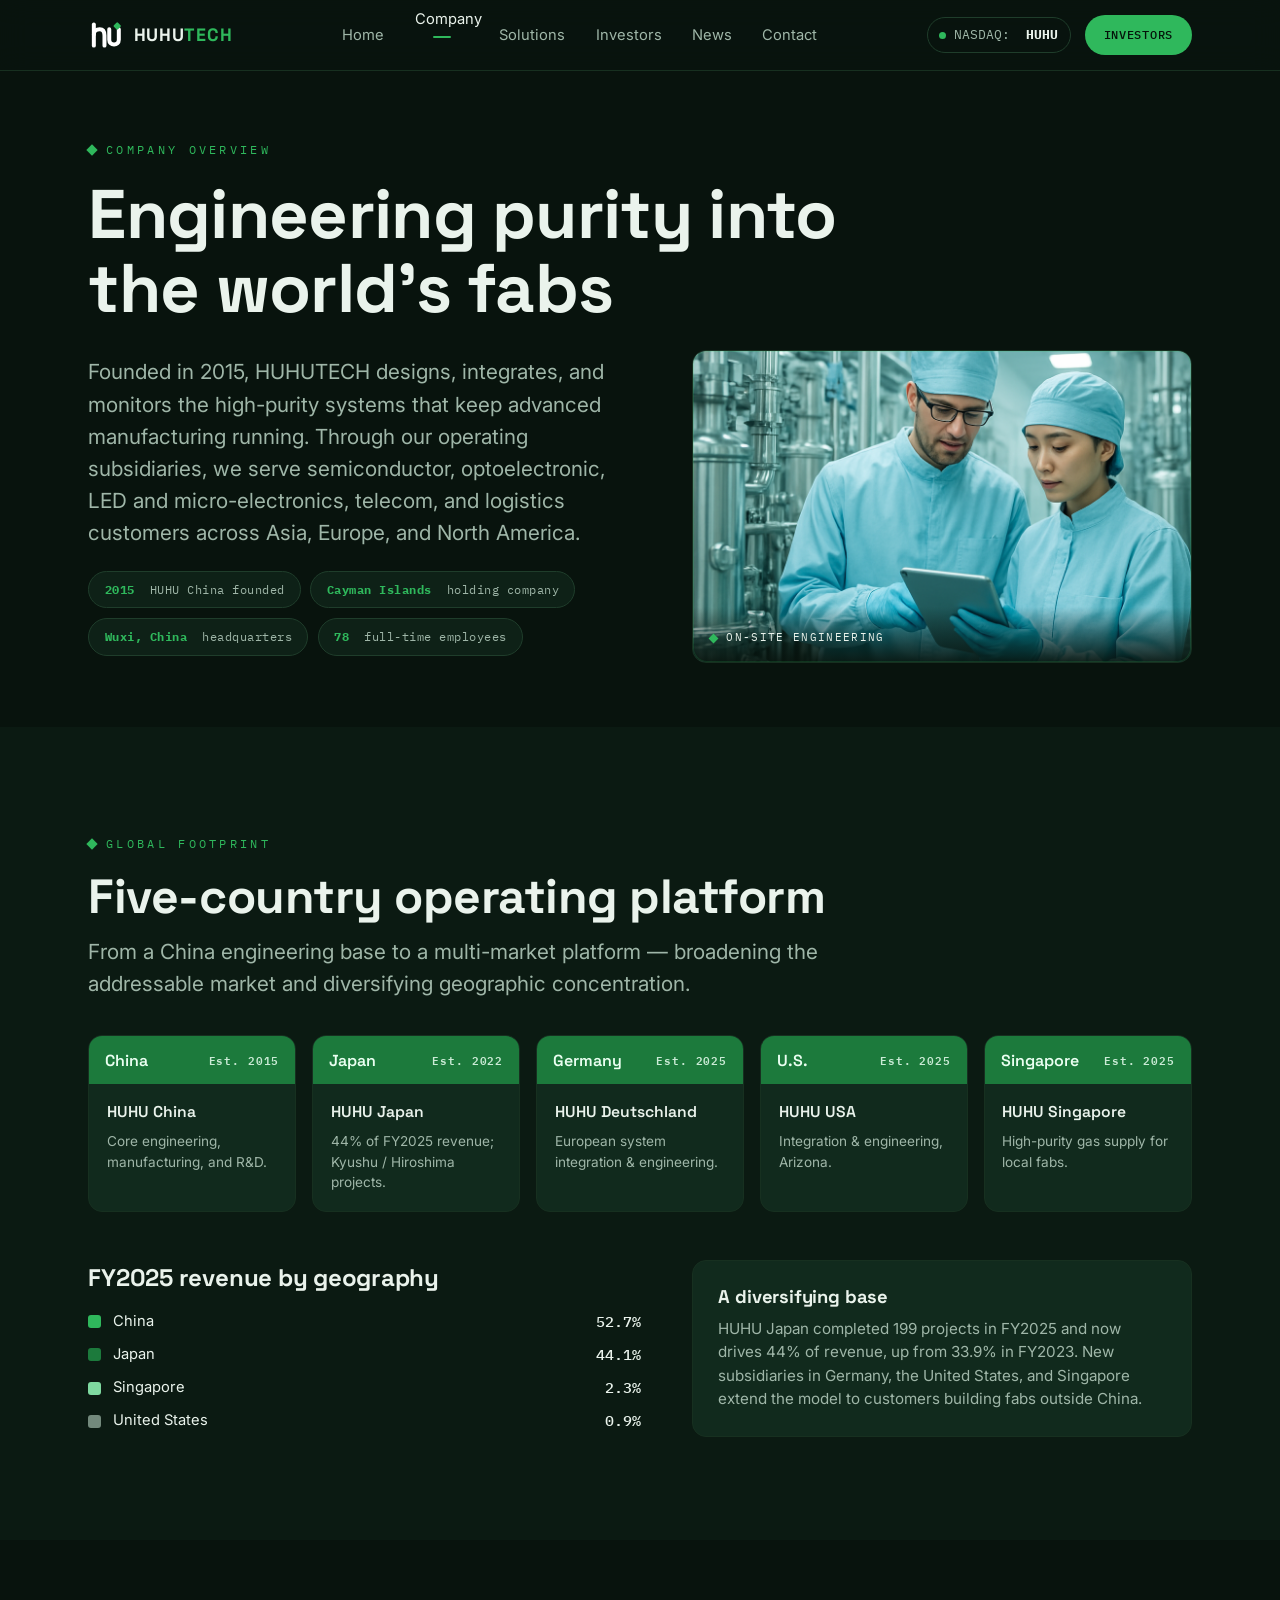
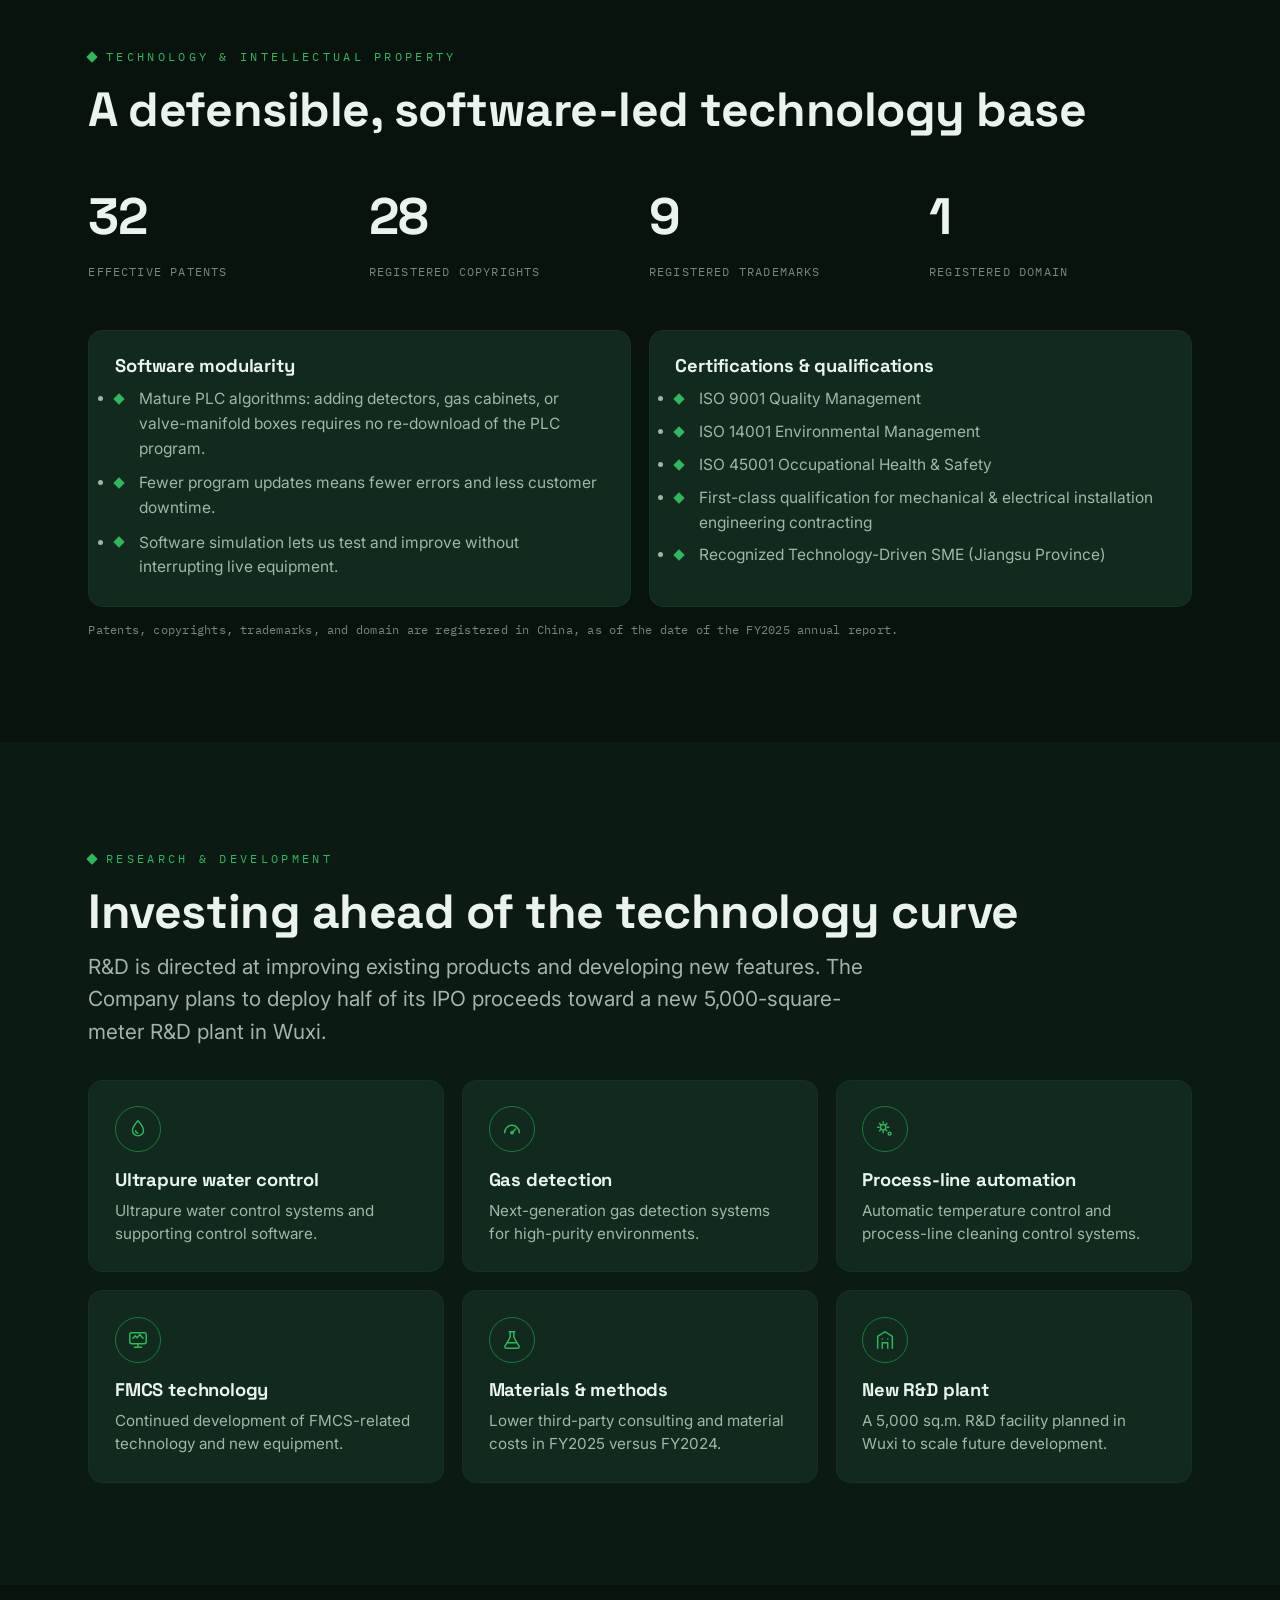
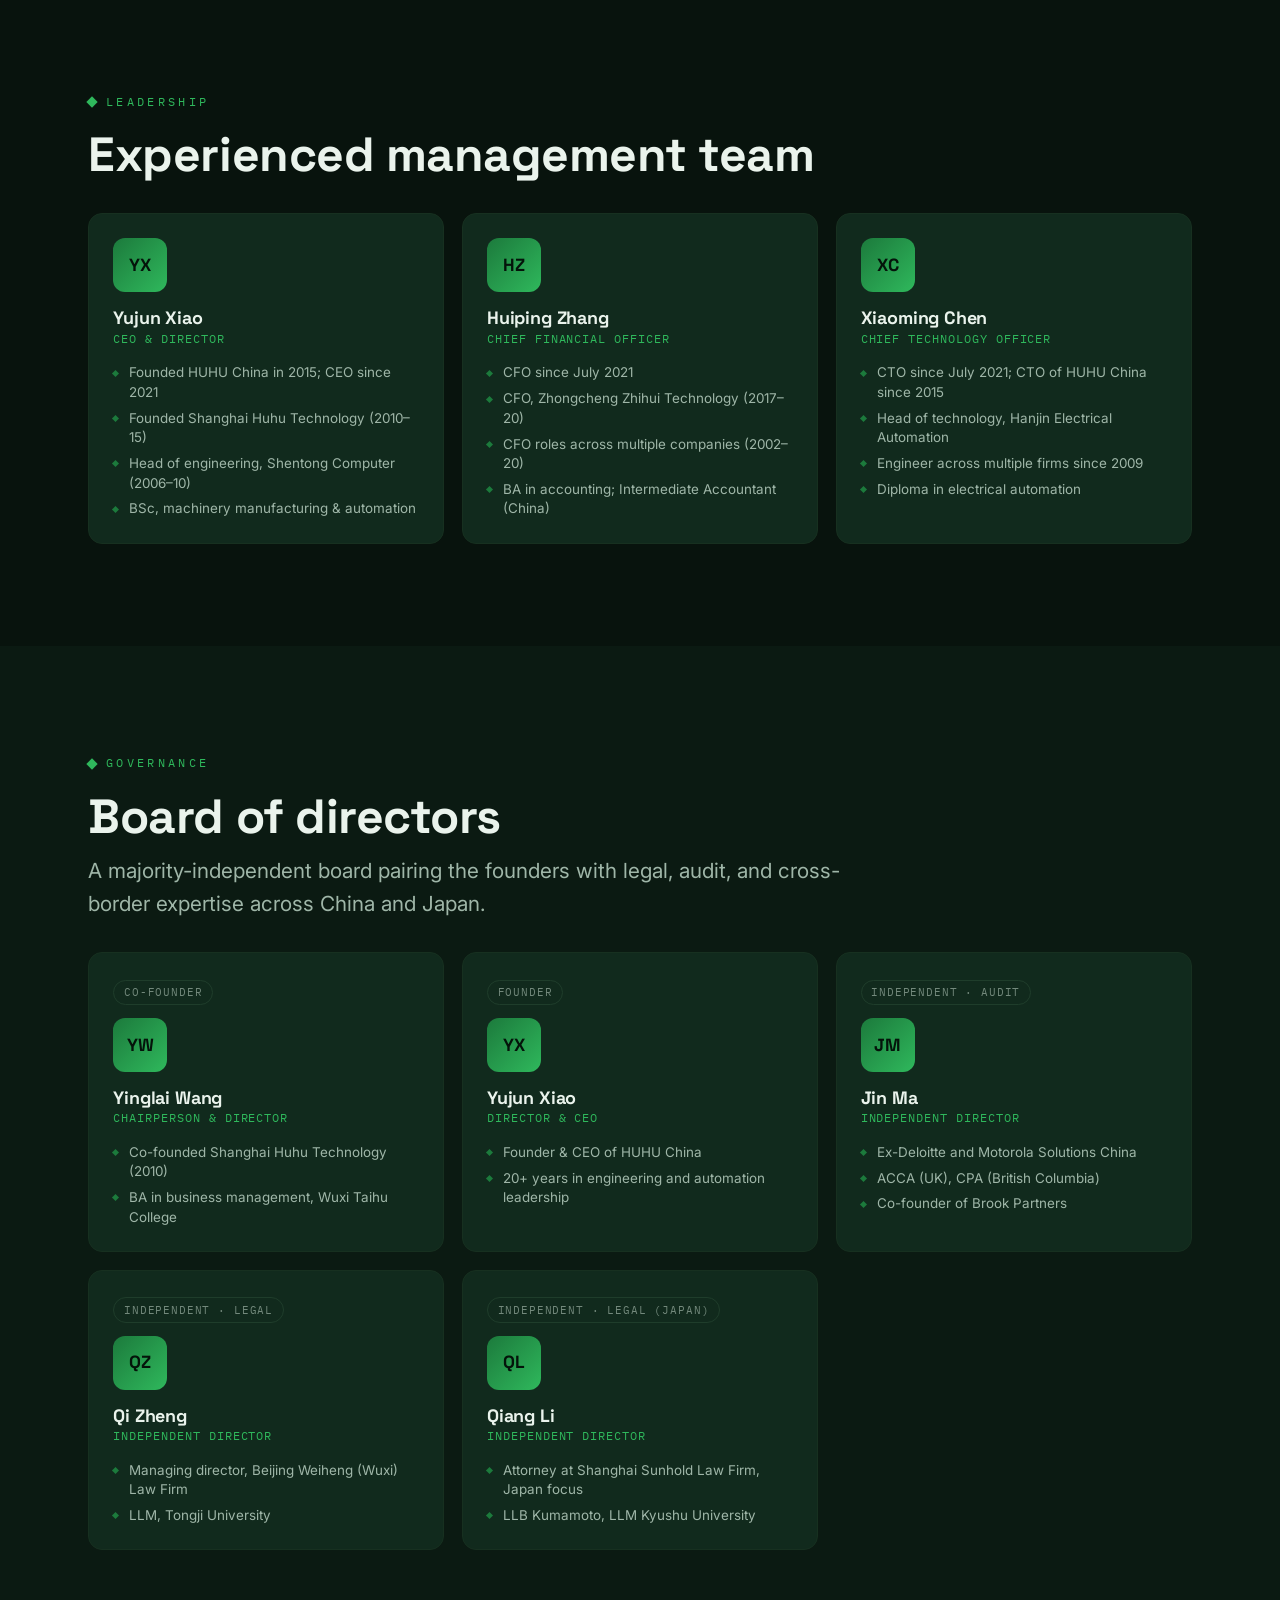
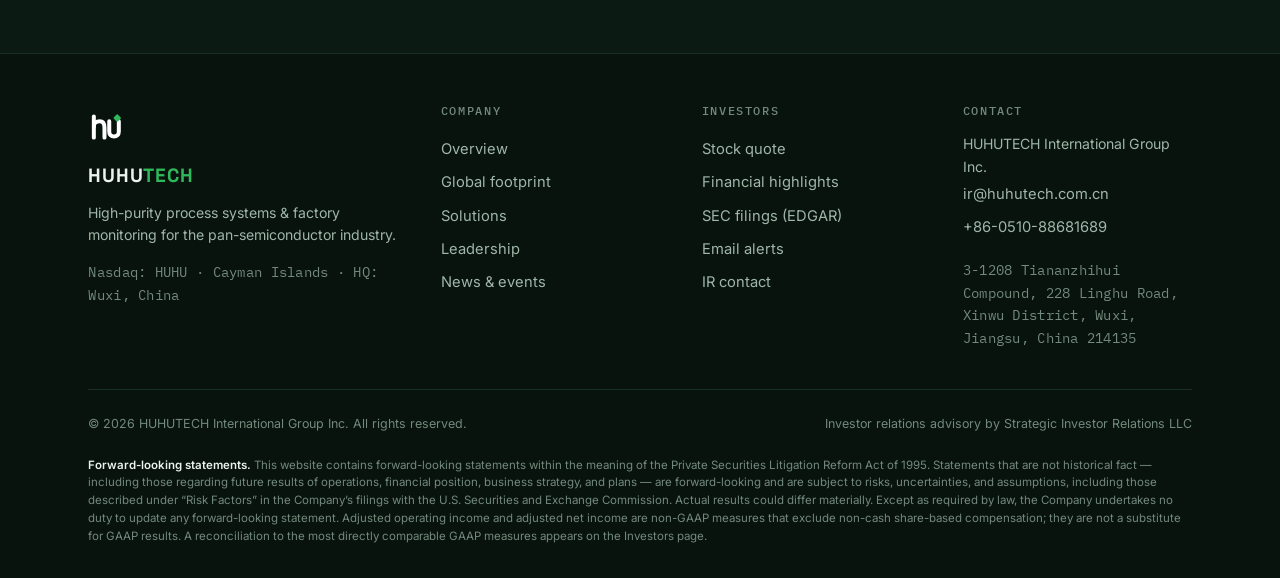
==== commit adfe4d77: "feat: add new images and hero section styling Added new images and updated CSS for hero section back" ====
--- a/company.html
+++ b/company.html
@@ -33,12 +33,19 @@
   <div class="wrap">
     <span class="eyebrow">Company overview</span>
     <h1 style="max-width:18ch;margin-bottom:1.3rem">Engineering purity into the world’s fabs</h1>
-    <p class="lede">Founded in 2015, HUHUTECH designs, integrates, and monitors the high-purity systems that keep advanced manufacturing running. Through our operating subsidiaries, we serve semiconductor, optoelectronic, LED and micro-electronics, telecom, and logistics customers across Asia, Europe, and North America.</p>
-    <div class="pills">
-      <span class="pill"><b>2015</b> &nbsp;HUHU China founded</span>
-      <span class="pill"><b>Cayman Islands</b> &nbsp;holding company</span>
-      <span class="pill"><b>Wuxi, China</b> &nbsp;headquarters</span>
-      <span class="pill"><b>78</b> &nbsp;full-time employees</span>
+    <div class="feat" style="margin-top:1.5rem">
+      <div data-reveal>
+        <p class="lede">Founded in 2015, HUHUTECH designs, integrates, and monitors the high-purity systems that keep advanced manufacturing running. Through our operating subsidiaries, we serve semiconductor, optoelectronic, LED and micro-electronics, telecom, and logistics customers across Asia, Europe, and North America.</p>
+        <div class="pills">
+          <span class="pill"><b>2015</b> &nbsp;HUHU China founded</span>
+          <span class="pill"><b>Cayman Islands</b> &nbsp;holding company</span>
+          <span class="pill"><b>Wuxi, China</b> &nbsp;headquarters</span>
+          <span class="pill"><b>78</b> &nbsp;full-time employees</span>
+        </div>
+      </div>
+      <div data-reveal>
+        <div class="media media--wide media--ring"><img src="assets/img/company-engineers.png" alt="Two HUHUTECH engineers in cleanroom gowns reviewing data on a tablet beside high-purity process equipment" loading="lazy"><span class="cap">On-site engineering</span></div>
+      </div>
     </div>
   </div>
 </section>
@@ -187,4 +194,4 @@
 <script src="assets/main.js"></script>
 
 </body>
-</html>+</html>
--- a/assets/styles.css
+++ b/assets/styles.css
@@ -152,12 +152,45 @@
 .hero{position:relative;overflow:hidden;background:var(--ink)}
 .hero .wrap{position:relative;z-index:2}
 .hero-inner{padding:clamp(3.5rem,9vw,7rem) 0 clamp(3rem,7vw,5.5rem)}
+.hero-photo{
+  position:absolute;inset:0;z-index:0;pointer-events:none;
+  background-image:url("img/hero-cleanroom.png");
+  background-size:cover;background-position:center;
+  opacity:.5;
+}
+.hero-photo::after{
+  content:"";position:absolute;inset:0;
+  background:
+    linear-gradient(90deg,rgba(8,19,13,.96) 0%,rgba(8,19,13,.82) 45%,rgba(8,19,13,.55) 100%),
+    linear-gradient(0deg,var(--ink-1) 2%,rgba(8,19,13,0) 40%);
+}
 .lattice{
   position:absolute;inset:0;z-index:1;pointer-events:none;opacity:.55;
   background-image:
     linear-gradient(120deg,rgba(8,19,13,0) 35%,rgba(8,19,13,.9) 90%),
-    url("assets/lattice.svg");
+    url("lattice.svg");
   background-size:cover,46px 46px;
+}
+
+/* ---------- media / figures ---------- */
+.media{
+  position:relative;border-radius:var(--radius);overflow:hidden;
+  border:1px solid var(--line-soft);background:var(--ink-2);
+}
+.media img{width:100%;height:100%;object-fit:cover;display:block}
+.media--tall img{aspect-ratio:4/5}
+.media--wide img{aspect-ratio:16/10}
+.media .cap{
+  position:absolute;left:0;right:0;bottom:0;
+  display:flex;align-items:center;gap:.55rem;
+  font-family:var(--mono);font-size:.7rem;letter-spacing:.12em;text-transform:uppercase;
+  color:var(--text);padding:1.4rem 1.1rem .9rem;
+  background:linear-gradient(0deg,rgba(8,19,13,.92),rgba(8,19,13,0));
+}
+.media .cap::before{content:"";width:7px;height:7px;background:var(--green);transform:rotate(45deg);flex:none}
+.media--ring::after{
+  content:"";position:absolute;inset:0;border-radius:var(--radius);
+  box-shadow:inset 0 0 0 1px rgba(47,184,92,.18);pointer-events:none;
 }
 .hero h1{max-width:18ch;margin-bottom:1.4rem}
 .hero h1 em{font-style:normal;color:var(--green);position:relative}
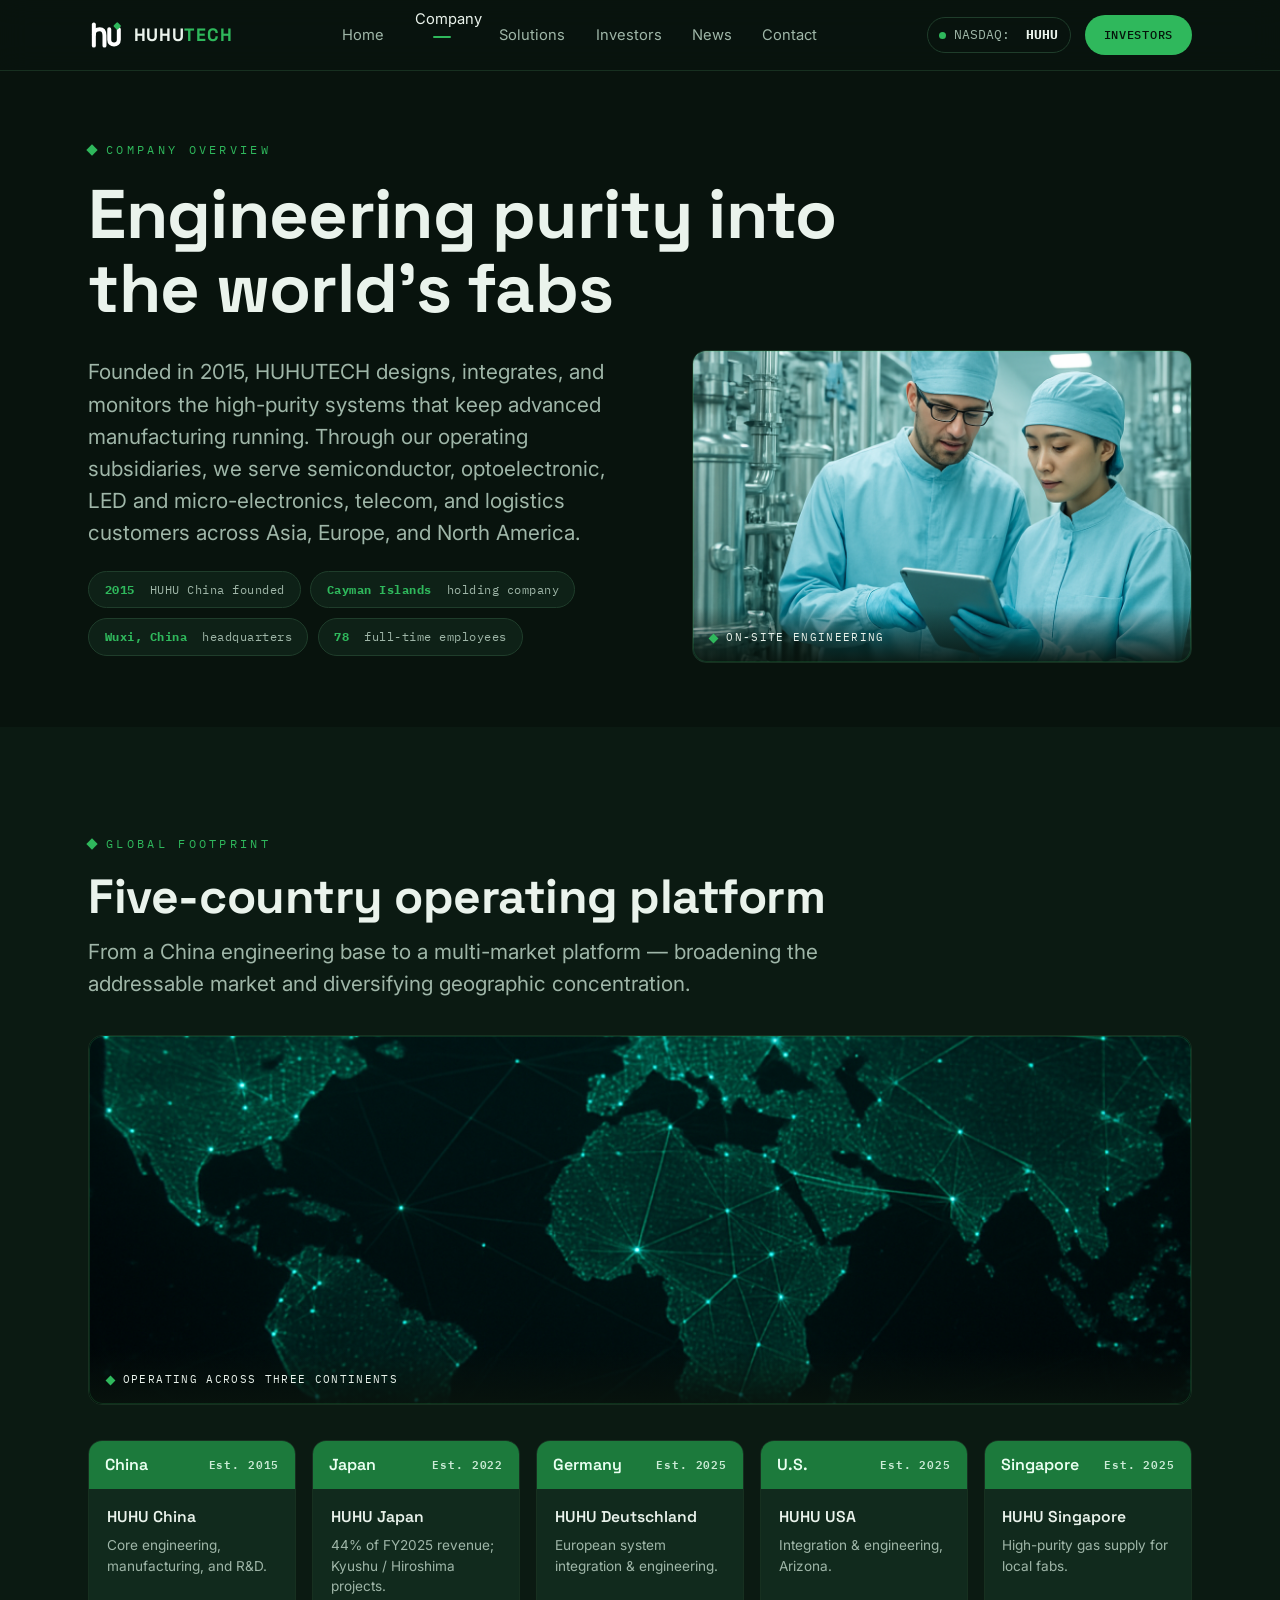
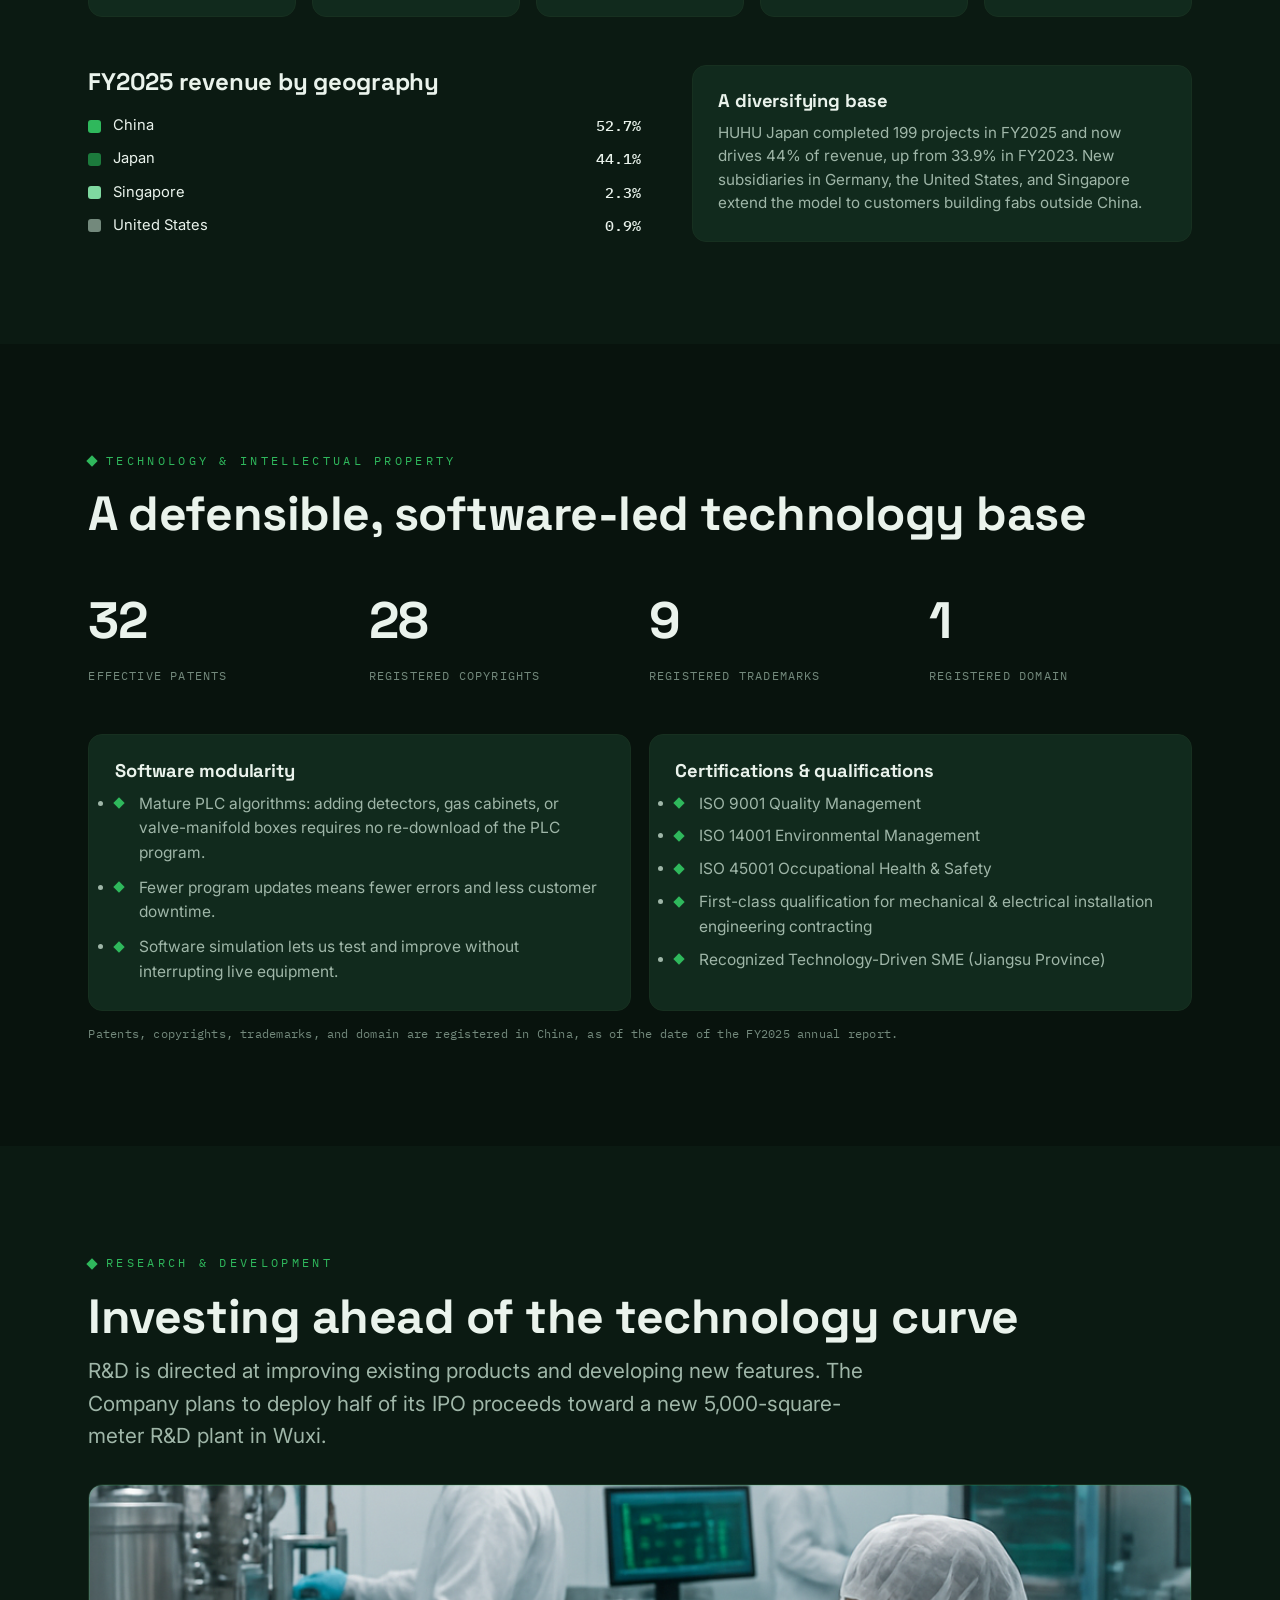
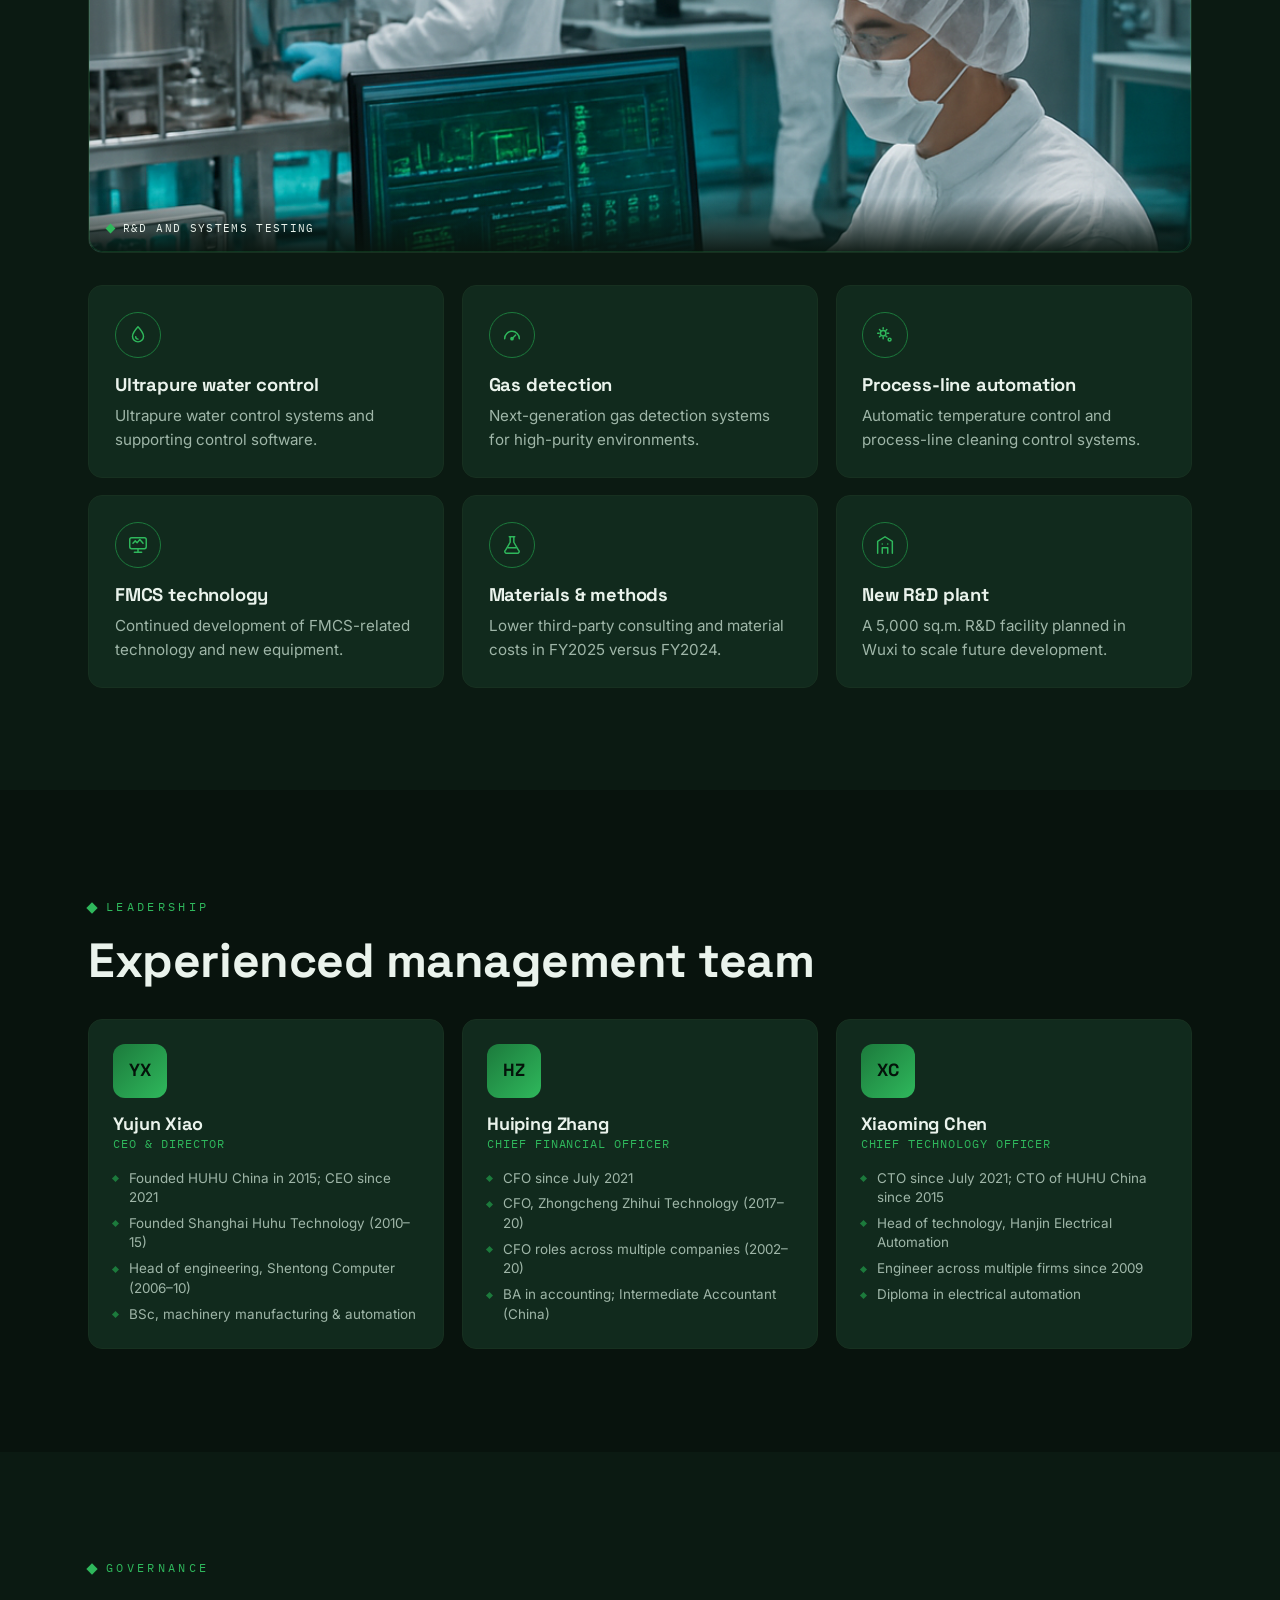
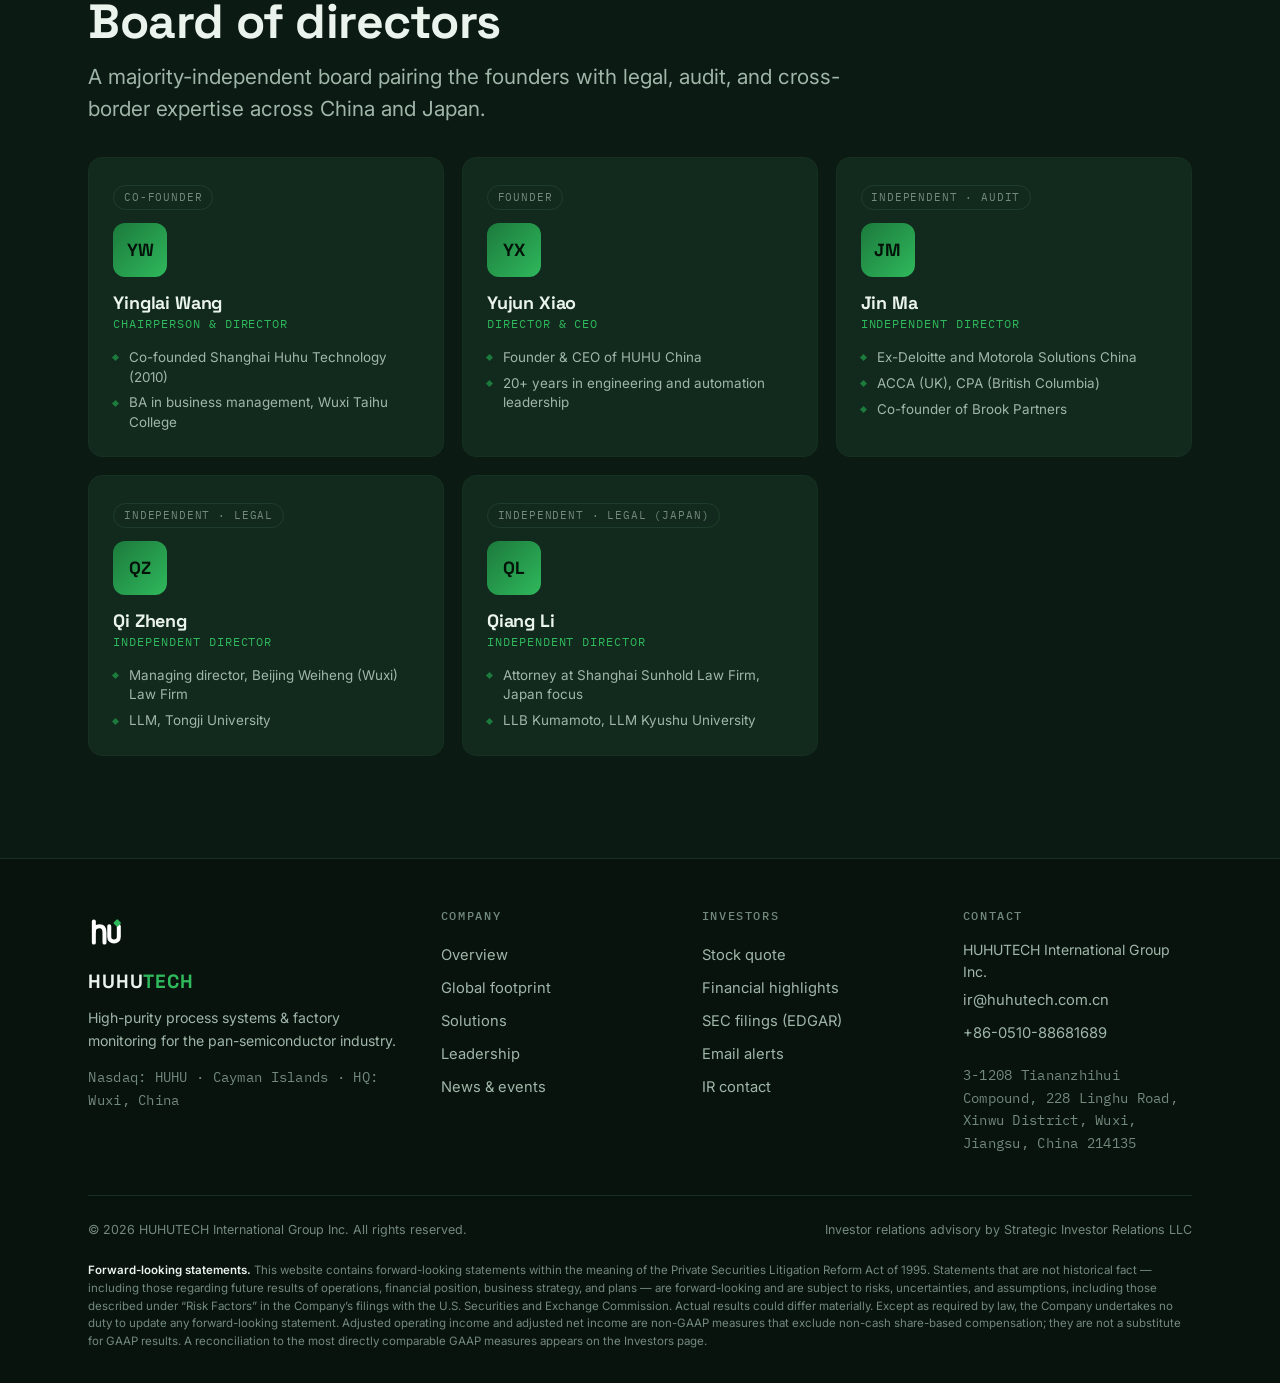
==== commit a78d1796: "feat: add new images and update styles for aspect ratios and photo bands" ====
--- a/company.html
+++ b/company.html
@@ -55,6 +55,7 @@
     <span class="eyebrow">Global footprint</span>
     <h2 style="margin-bottom:.8rem">Five-country operating platform</h2>
     <p class="lede" style="margin-bottom:2.2rem">From a China engineering base to a multi-market platform &mdash; broadening the addressable market and diversifying geographic concentration.</p>
+    <div class="media media--banner media--ring" data-reveal style="margin-bottom:2.2rem"><img src="assets/img/global-footprint.png" alt="Abstract network visualization linking sites across Asia, Europe, and North America" loading="lazy"><span class="cap">Operating across three continents</span></div>
     <div class="geo-grid">
       <div class="geo" data-reveal><div class="hd">China<span class="est">Est. 2015</span></div><div class="bd"><div class="sub">HUHU China</div><p>Core engineering, manufacturing, and R&amp;D.</p></div></div>
       <div class="geo" data-reveal><div class="hd">Japan<span class="est">Est. 2022</span></div><div class="bd"><div class="sub">HUHU Japan</div><p>44% of FY2025 revenue; Kyushu / Hiroshima projects.</p></div></div>
@@ -112,6 +113,7 @@
     <span class="eyebrow">Research &amp; development</span>
     <h2 style="margin-bottom:.8rem">Investing ahead of the technology curve</h2>
     <p class="lede" style="margin-bottom:2rem">R&amp;D is directed at improving existing products and developing new features. The Company plans to deploy half of its IPO proceeds toward a new 5,000-square-meter R&amp;D plant in Wuxi.</p>
+    <div class="media media--banner media--ring" data-reveal style="margin-bottom:2rem"><img src="assets/img/rd-lab.png" alt="Engineers working at instrumentation test benches in a high-purity systems research and development laboratory" loading="lazy"><span class="cap">R&amp;D and systems testing</span></div>
     <div class="grid grid-3">
       <div class="card" data-reveal><div class="ico"><svg viewBox="0 0 24 24" fill="none" stroke="currentColor" stroke-width="1.6" stroke-linecap="round" stroke-linejoin="round"><path d="M12 3s6 6.5 6 10.5A6 6 0 0 1 6 13.5C6 9.5 12 3 12 3z"/><path d="M9.5 14a2.5 2.5 0 0 0 2.5 2.5"/></svg></div><h3>Ultrapure water control</h3><p>Ultrapure water control systems and supporting control software.</p></div>
       <div class="card" data-reveal><div class="ico"><svg viewBox="0 0 24 24" fill="none" stroke="currentColor" stroke-width="1.6" stroke-linecap="round" stroke-linejoin="round"><path d="M4 16a8 8 0 1 1 16 0"/><path d="M12 16l4-4"/><circle cx="12" cy="16" r="1.2" fill="currentColor"/></svg></div><h3>Gas detection</h3><p>Next-generation gas detection systems for high-purity environments.</p></div>
--- a/assets/styles.css
+++ b/assets/styles.css
@@ -192,6 +192,21 @@
   content:"";position:absolute;inset:0;border-radius:var(--radius);
   box-shadow:inset 0 0 0 1px rgba(47,184,92,.18);pointer-events:none;
 }
+.media--banner img{aspect-ratio:21/7}
+.media--square img{aspect-ratio:1/1}
+@media(max-width:680px){.media--banner img{aspect-ratio:16/10}}
+
+/* full-bleed photo band behind a section */
+.section--photo{position:relative;overflow:hidden}
+.section--photo .photo-bg{
+  position:absolute;inset:0;z-index:0;pointer-events:none;
+  background-size:cover;background-position:center;opacity:.22;
+}
+.section--photo .photo-bg::after{
+  content:"";position:absolute;inset:0;
+  background:linear-gradient(180deg,var(--ink-1) 0%,rgba(8,19,13,.7) 35%,rgba(8,19,13,.7) 65%,var(--ink-1) 100%);
+}
+.section--photo .wrap{position:relative;z-index:2}
 .hero h1{max-width:18ch;margin-bottom:1.4rem}
 .hero h1 em{font-style:normal;color:var(--green);position:relative}
 .hero .lede{margin-bottom:2.2rem}
